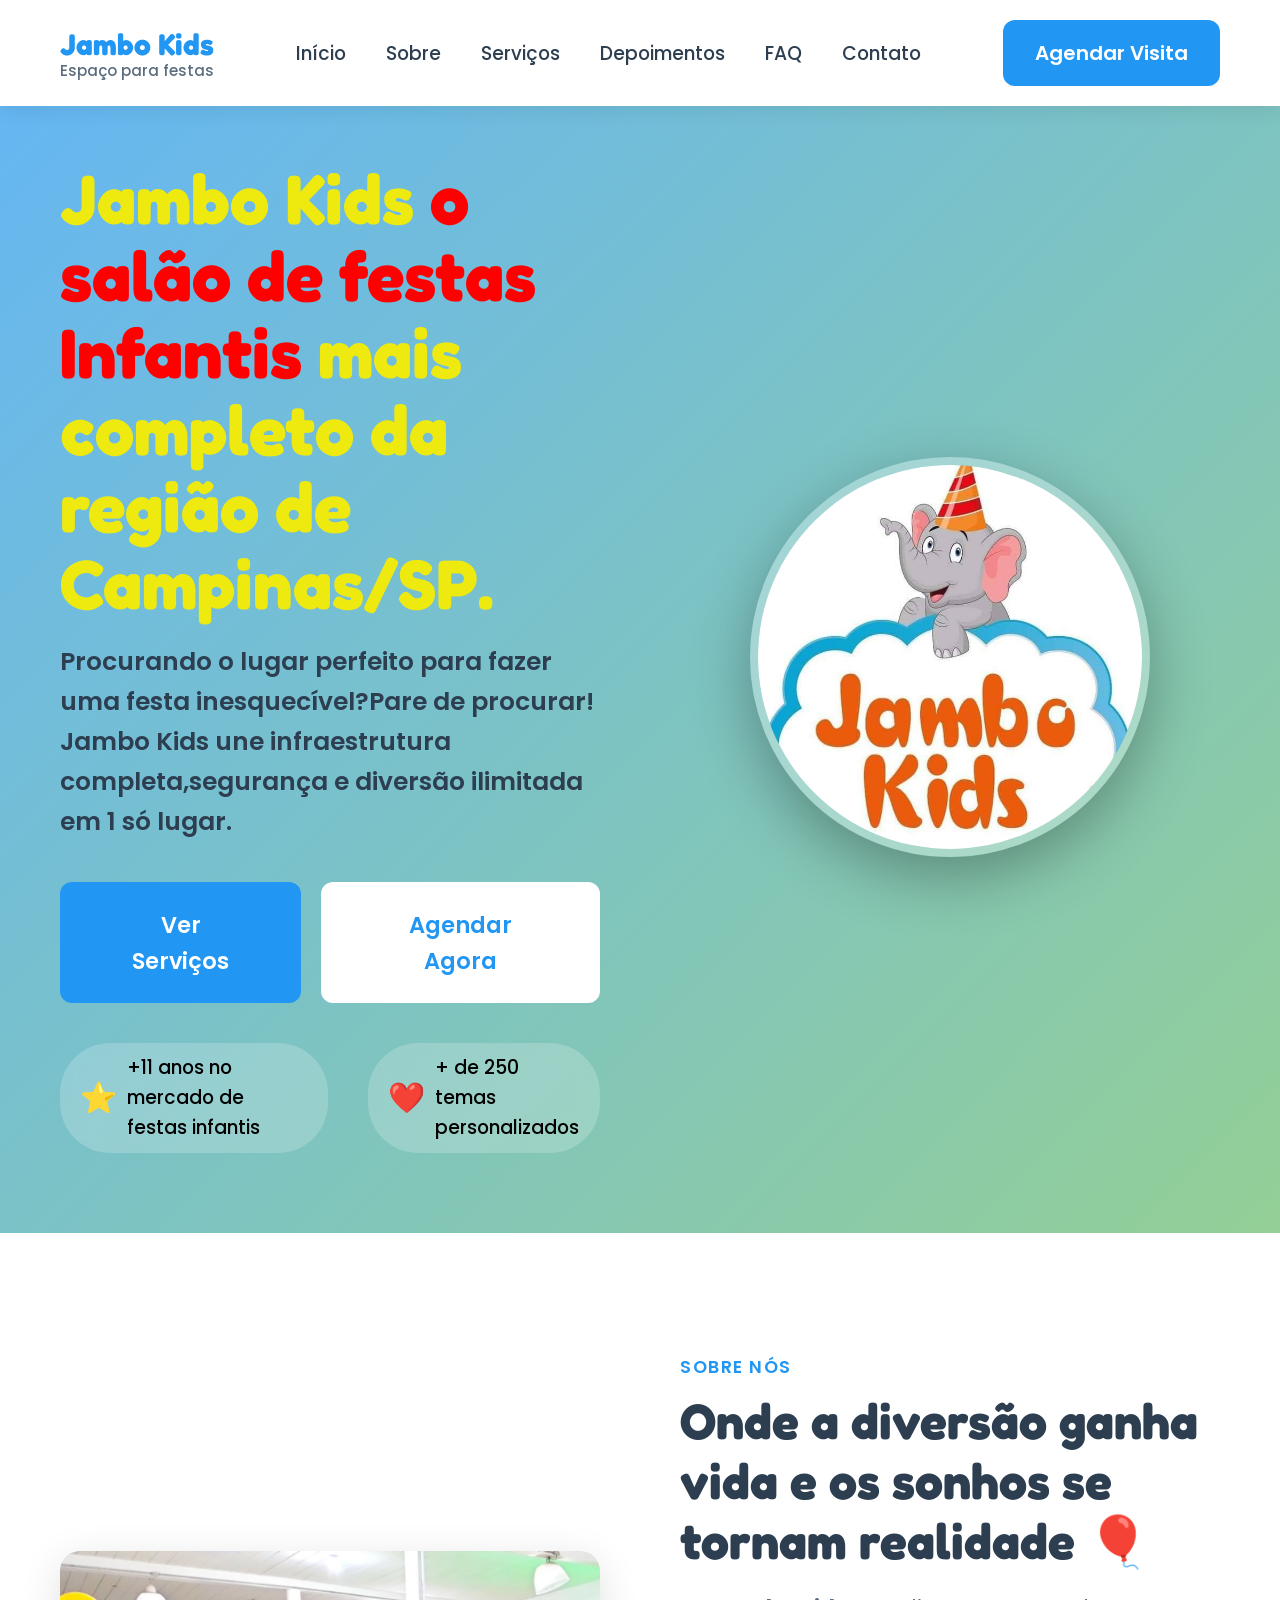
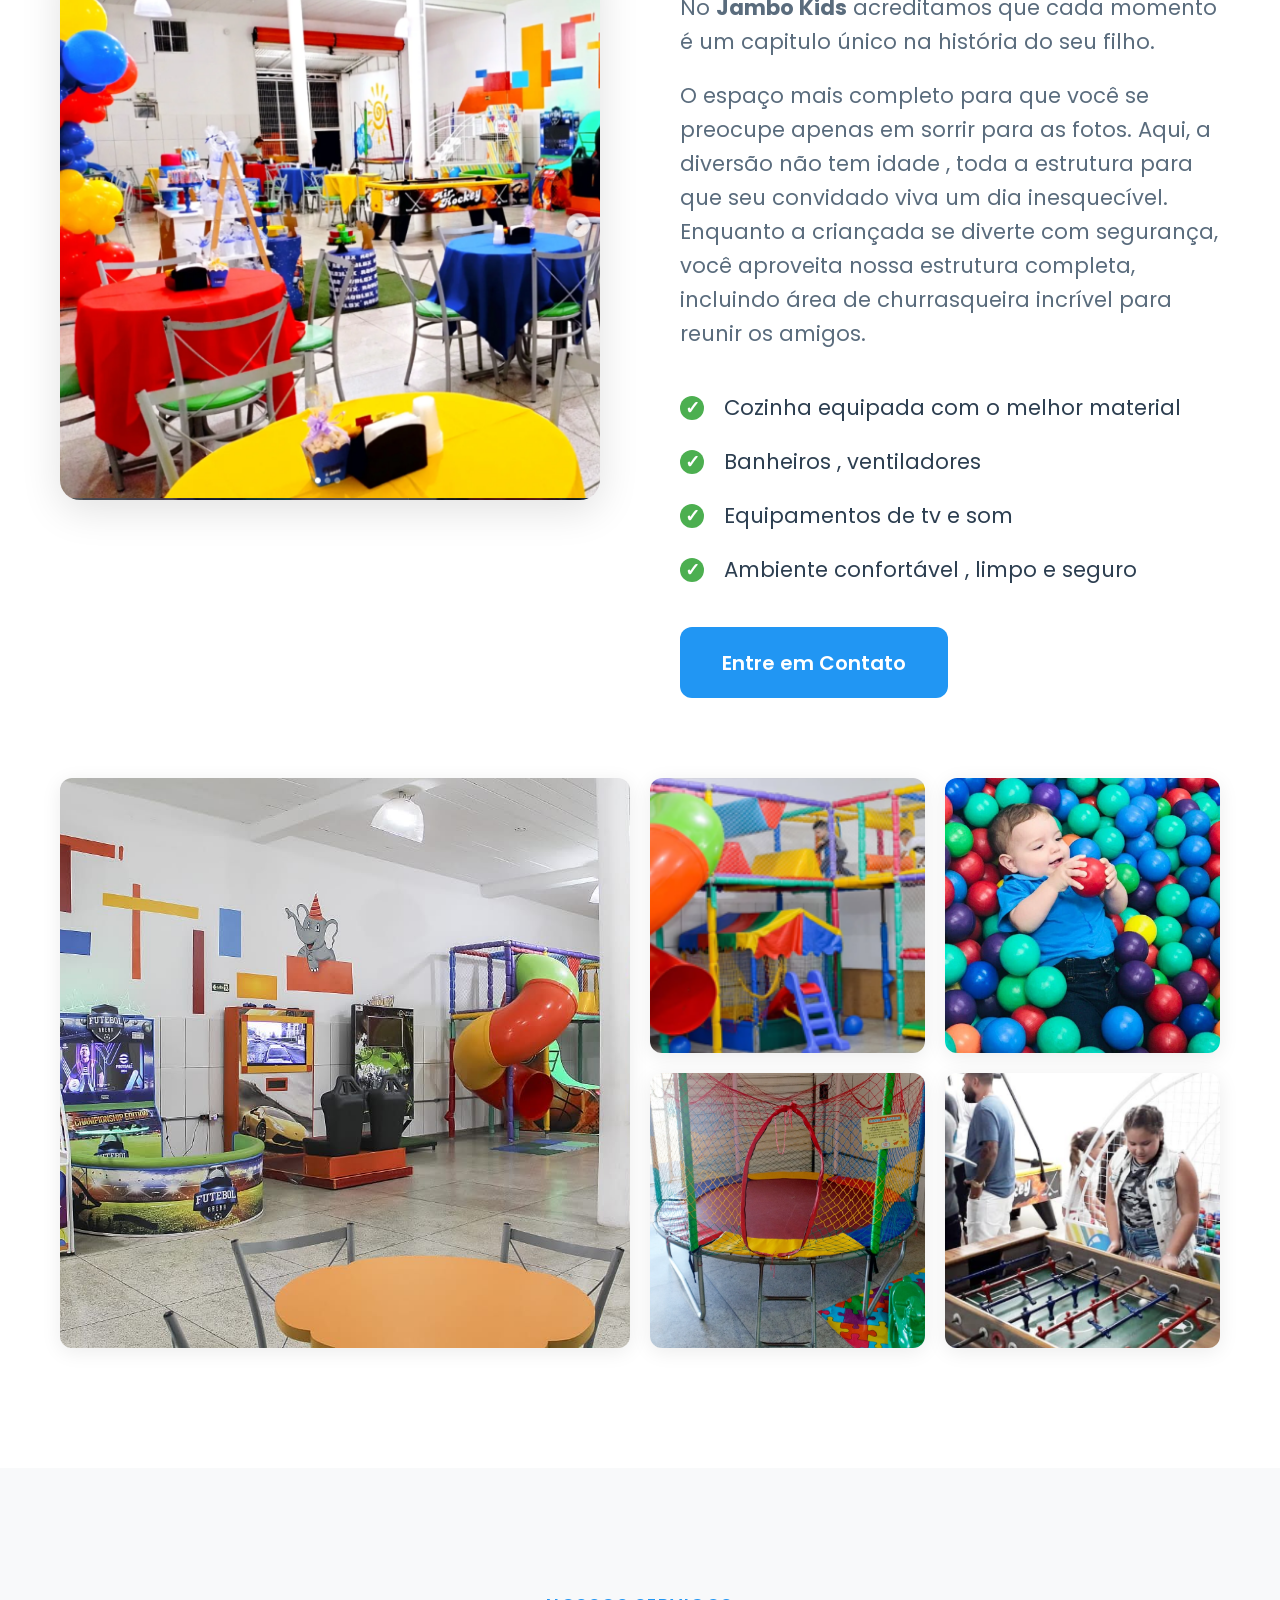
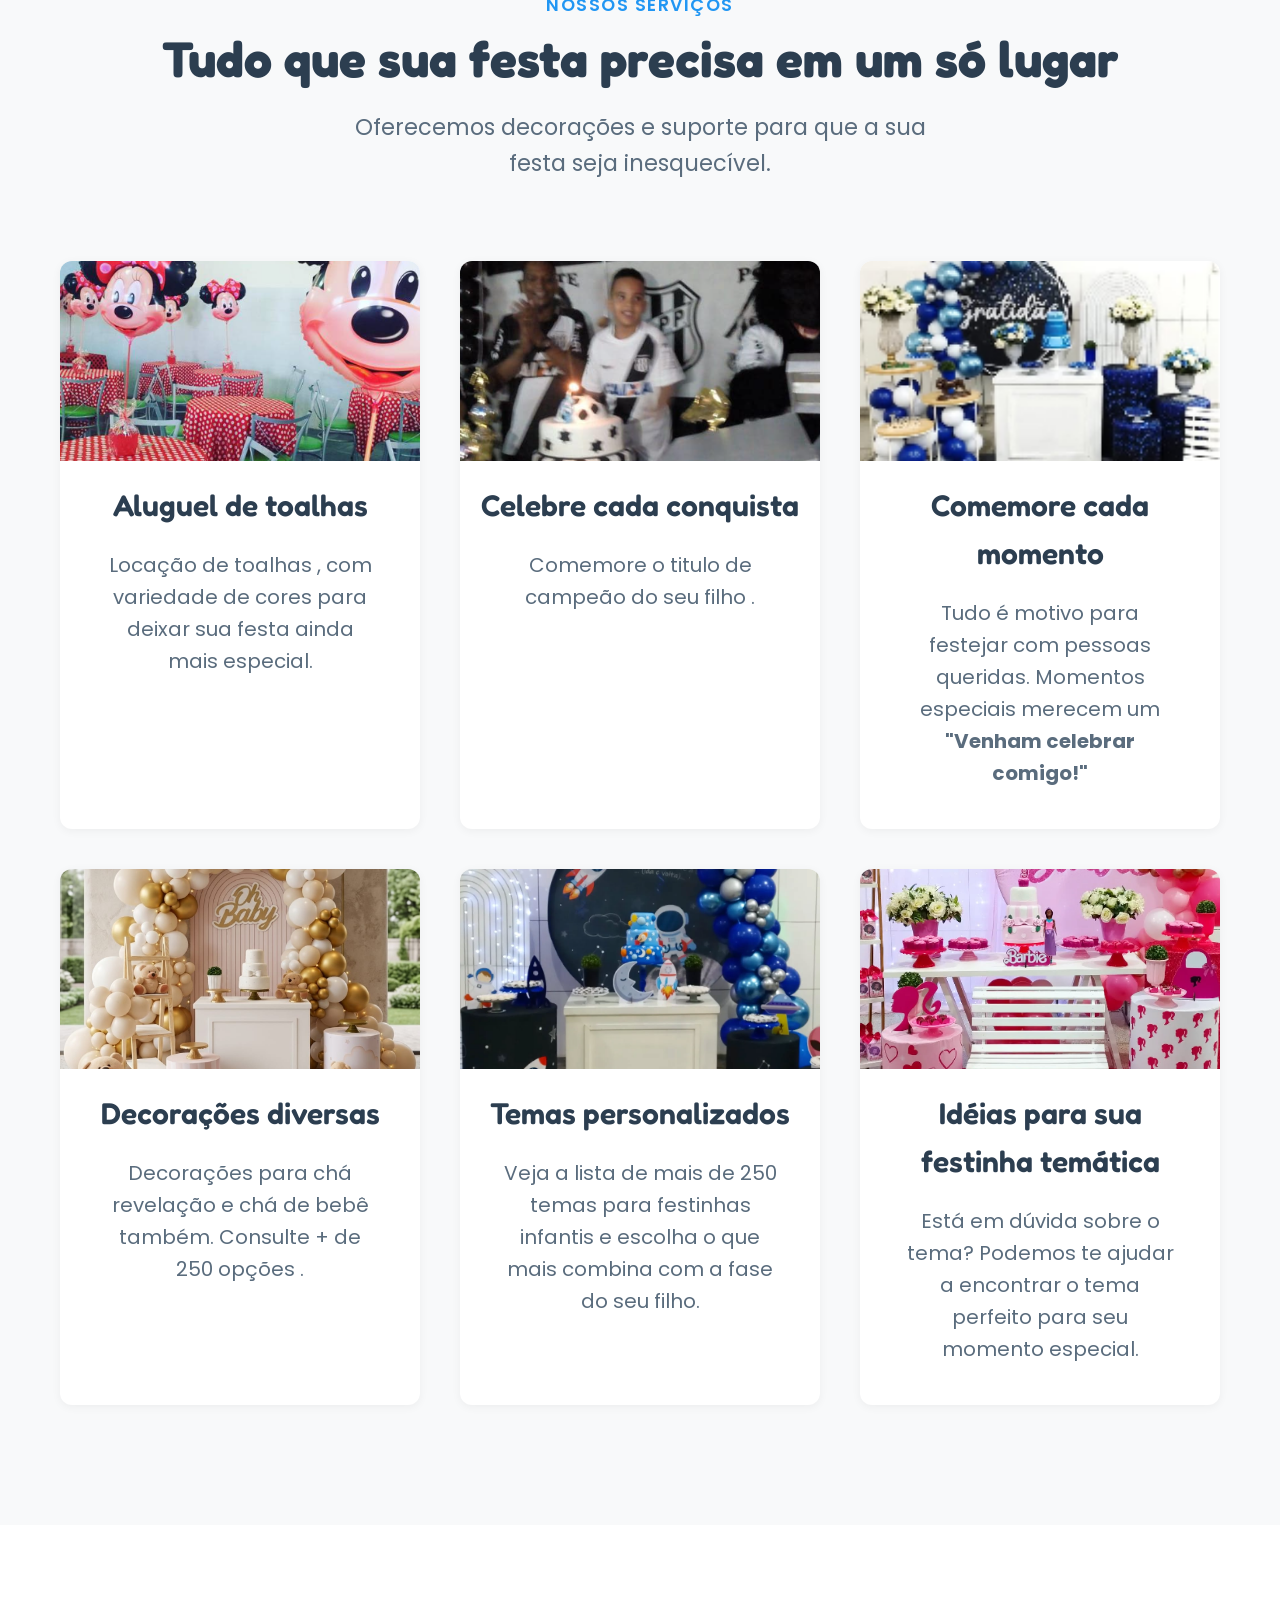
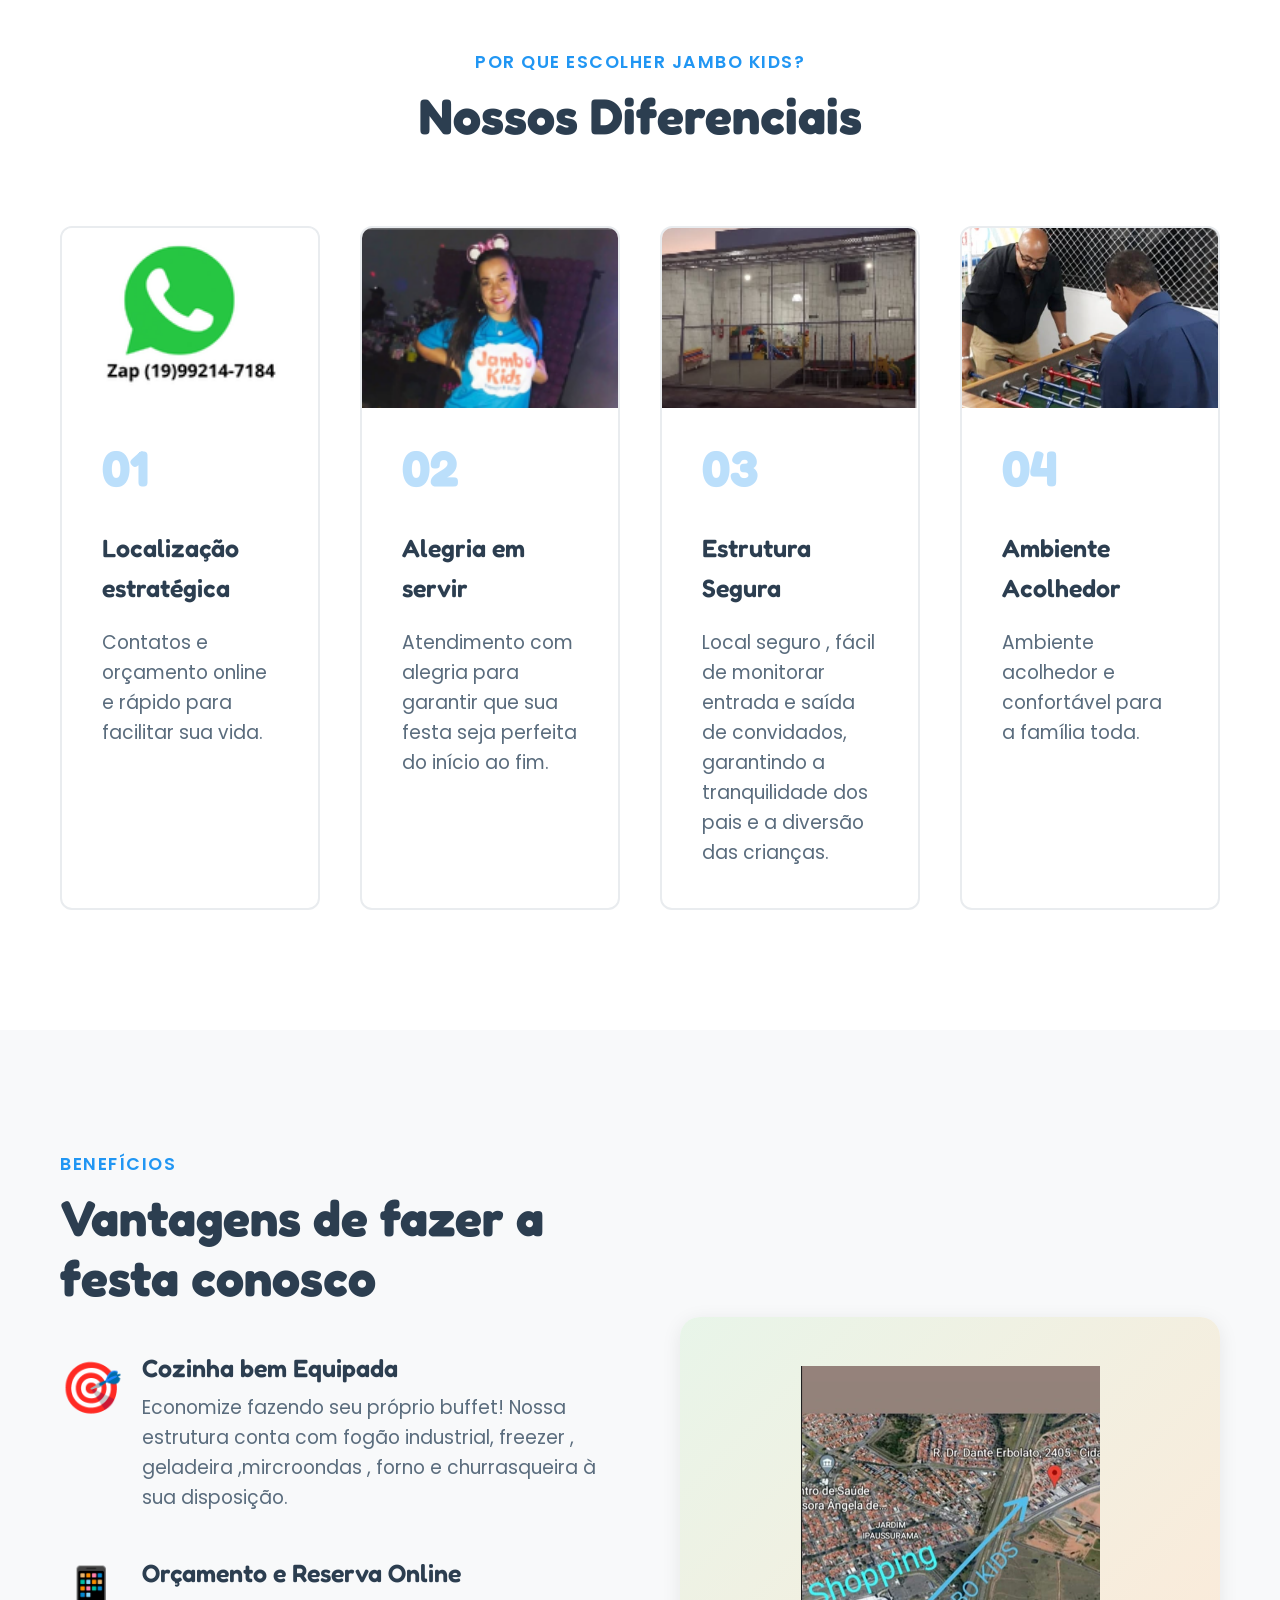
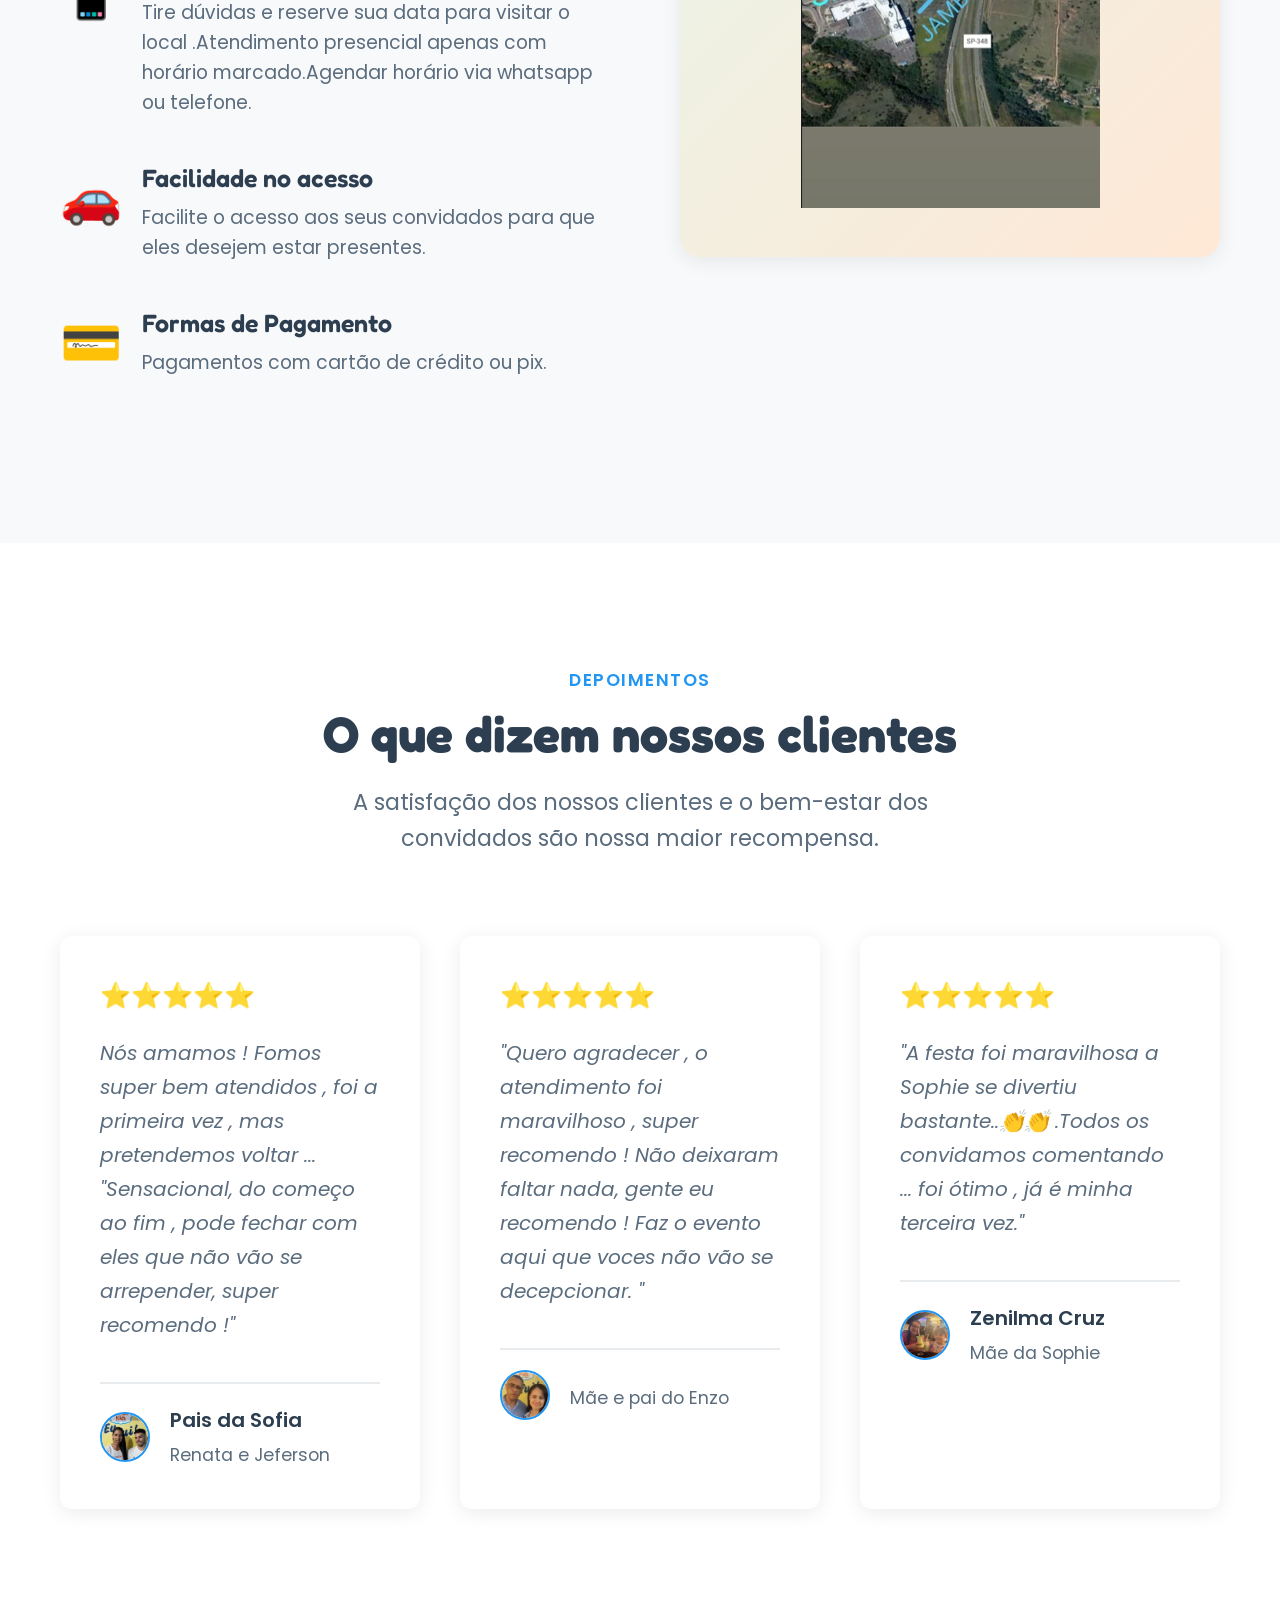
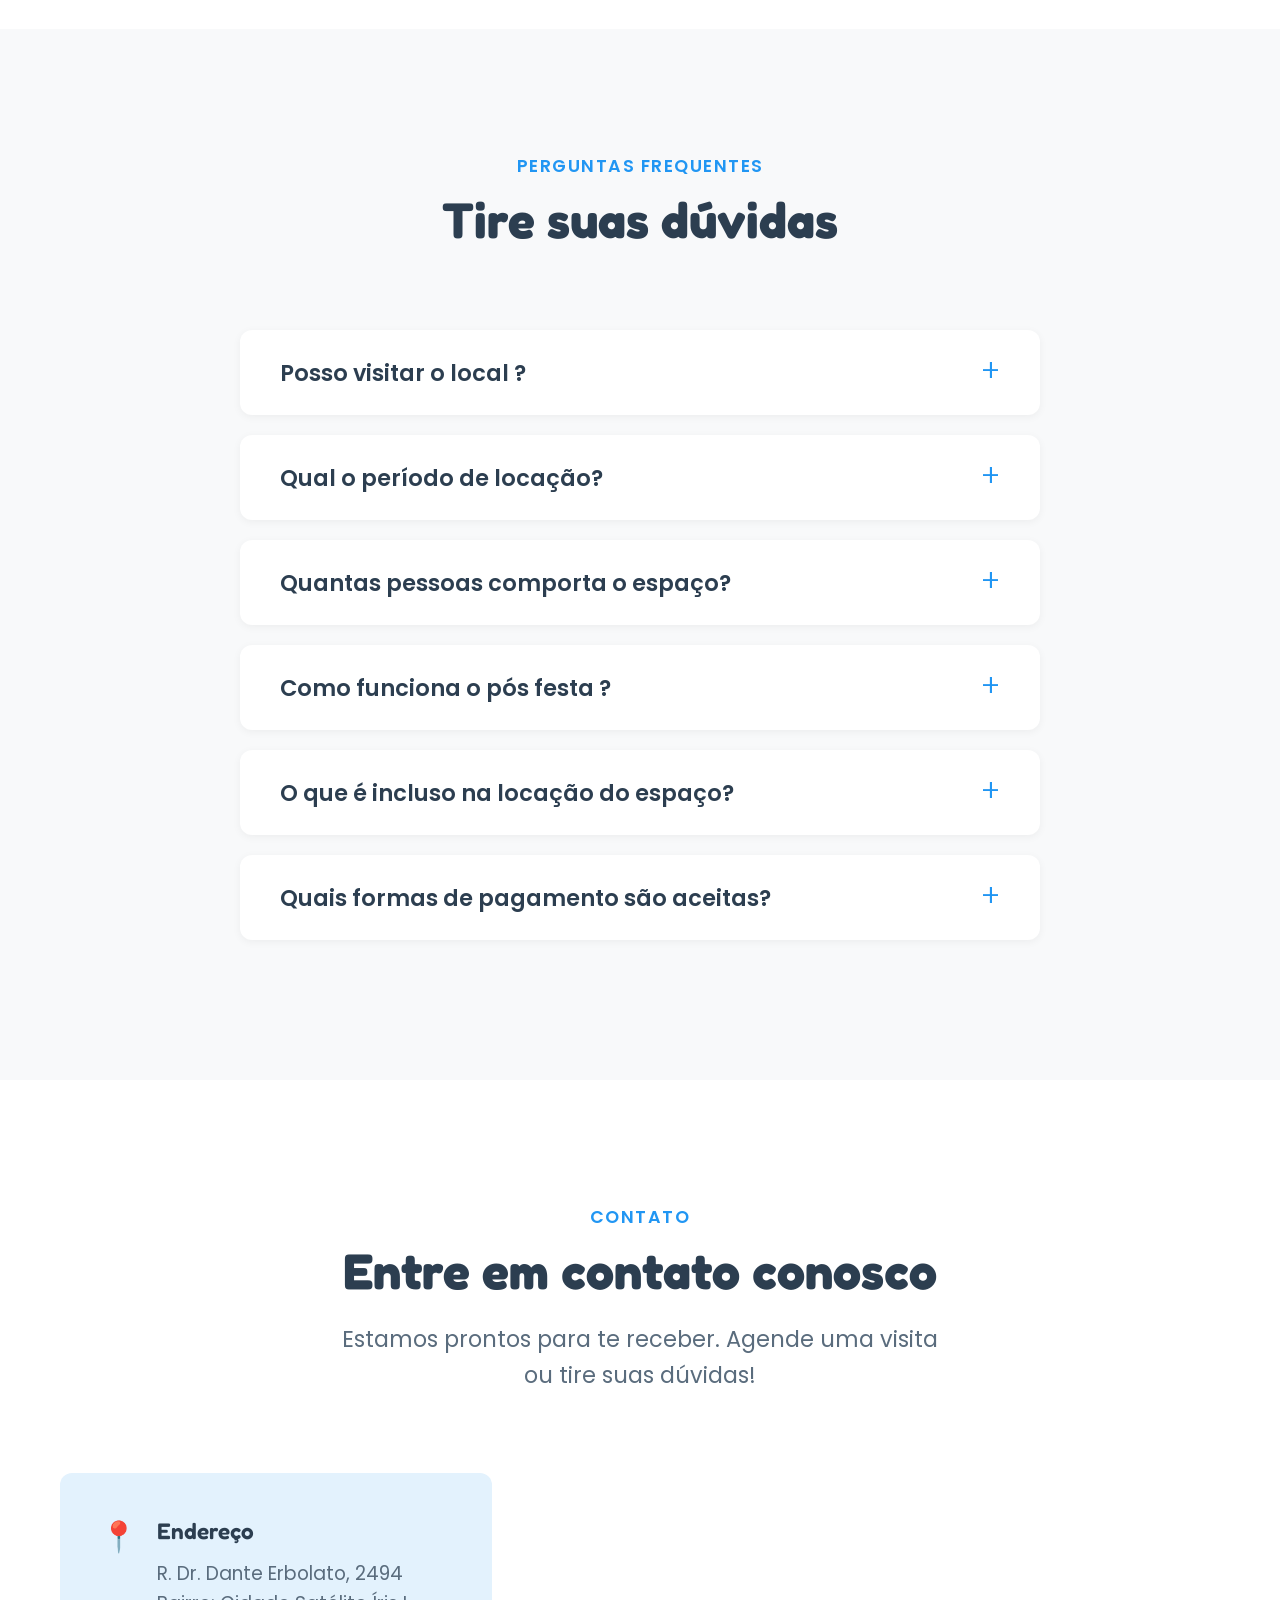
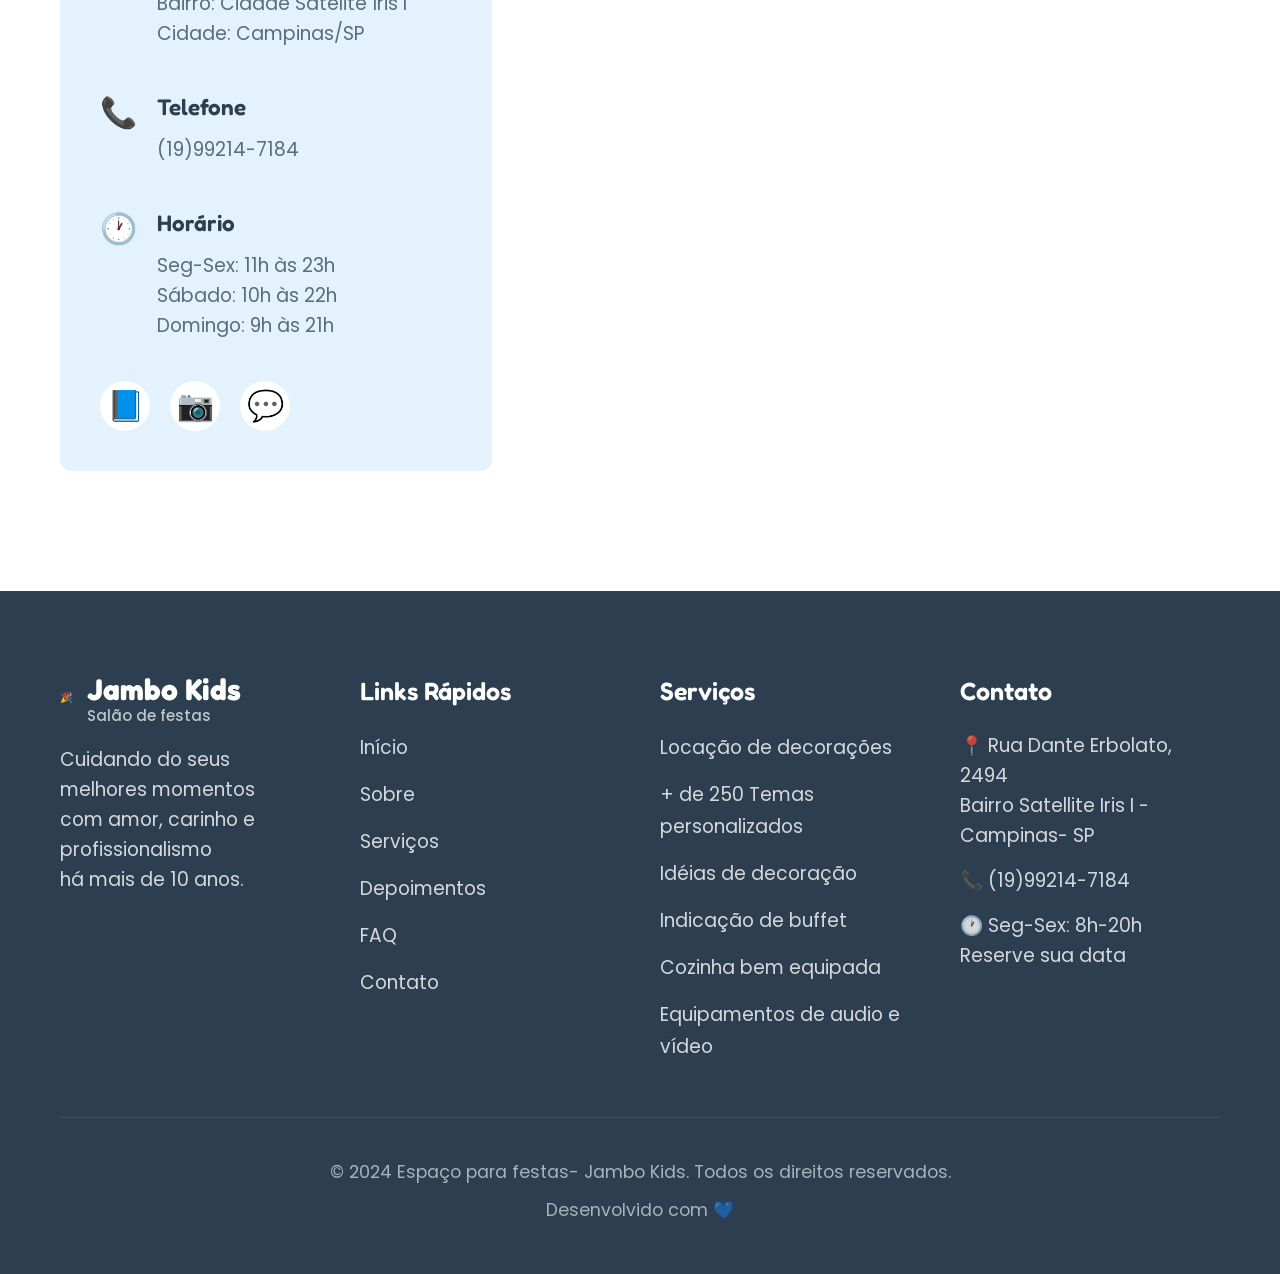
==== projeto-jambo-kids-main/index.html @ bd1df28f "Corrigindo o arquivo do site" ====
<!DOCTYPE html>
<html lang="pt-BR">

<head>
    <meta charset="UTF-8">
    <meta name="viewport" content="width=device-width, initial-scale=1.0">
    <title>Jambo Kids </title>
    <meta name="description"
        content="Espaço para festas.Agende agora!">

    <!-- ========== FAVICON (EDITÁVEL) ========== -->
    <link rel="icon"
        href="data:image/svg+xml,<svg xmlns=%22http://www.w3.org/2000/svg%22 viewBox=%220 0 100 100%22><text y=%22.9em%22 font-size=%2290%22> 🎉</text></svg>">

    <!-- ========== FOLHA DE ESTILOS ========== -->
    <link rel="stylesheet" href="style.css">

    <!-- ========== FONTES GOOGLE (EDITÁVEL) ========== -->
    <link rel="preconnect" href="https://fonts.googleapis.com">
    <link rel="preconnect" href="https://fonts.gstatic.com" crossorigin>
    <link
        href="https://fonts.googleapis.com/css2?family=Poppins:wght@300;400;500;600;700&family=Fredoka:wght@400;500;600;700&display=swap"
        rel="stylesheet">
</head>

<body>
    <header class="header" id="header">
        <div class="container">
            <div class="header-content">

                <!-- ========== LOGO (EDITÁVEL) ========== -->
                <a href="./Assets/ class="logo">
                <span class="logo-icon"></span>
                    <span class="logo-text">
                        <span class="logo-name">Jambo Kids</span>
                        <span class="logo-tagline">Espaço para festas</span>
                    </span>
                </a>

                <!-- ========== MENU DESKTOP (EDITÁVEL) ========== -->
                <nav class="nav" id="nav-menu">
                    <ul class="nav-list">
                        <li><a href="#home" class="nav-link">Início</a></li>
                        <li><a href="#sobre" class="nav-link">Sobre</a></li>
                        <li><a href="#servicos" class="nav-link">Serviços</a></li>
                        <li><a href="#depoimentos" class="nav-link">Depoimentos</a></li>
                        <li><a href="#faq" class="nav-link">FAQ</a></li>
                        <li><a href="https://w.app/inwbsc" class="nav-link">Contato</a></li>
                    </ul>
                </nav>

                <!-- ========== BOTÃO CTA HEADER (EDITÁVEL) ========== -->
                <a href="https://w.app/inwbsc" class="btn btn-primary btn-header">Agendar Visita</a>

                <!-- ========== BOTÃO MENU MOBILE ========== -->
                <button class="menu-toggle" id="menu-toggle" aria-label="Toggle menu">
                    <span></span>
                    <span></span>
                    <span></span>
                </button>
            </div>
        </div>
    </header>

    <!-- ========================================
         SEÇÃO HERO / BANNER PRINCIPAL
         ======================================== -->
    <section class="hero" id="home">
        <!-- ========== BACKGROUND COM OVERLAY (EDITÁVEL) ========== -->
        <div class="hero-background"
            style="background-image: url("<a href='https://pt.pngtree.com/freepng/golden-confetti-balloons-and-ribbons-for-celebration-party-banner-design_21641514.html'>imagem PNG de pt.pngtree.com/</a>");">
        </div>
        <div class="hero-overlay"></div>

        <div class="container">
            <div class="hero-content">

                <!-- ========== TEXTO HERO (EDITÁVEL) ========== -->
                <div class="hero-text">
                    <h1 class="hero-title">Jambo Kids<span class="highlight"> o salão de festas Infantis</span> 
                        mais completo da região de Campinas/SP.
                    </h1>
                    <p class="hero-description">
                    Procurando o lugar perfeito para fazer uma festa inesquecível?Pare de procurar! Jambo Kids
                     une infraestrutura completa,segurança e diversão ilimitada 
                    em 1 só lugar. 
                    </p>

                    <!-- ========== BOTÕES CTA (EDITÁVEL) ========== -->
                    <div class="hero-buttons">
                        <a href="#servicos" class="btn btn-primary btn-large">Ver Serviços</a>
                        <a href="https://w.app/inwbsc" class="btn btn-secondary btn-large">Agendar Agora</a>
                    </div>

                    <!-- ========== BADGES/DESTAQUES (EDITÁVEL) ========== -->
                    <div class="hero-badges">
                        <div class="badge">
                            <span class="badge-icon">⭐</span>
                            <span class="badge-text">+11 anos no mercado de festas infantis</span>
                        </div>
                        <div class="badge">
                            <span class="badge-icon">❤️</span>
                            <span class="badge-text">+ de 250 temas personalizados</span>
                        </div>
                    </div>
                </div>

                <!-- ========== IMAGEM HERO (EDITÁVEL) ========== -->
                <div class="hero-image">
                    <div class="hero-image-container">
                        <img src="./Assets/logo.jpeg"
                            alt="Elefante com chapéu de festa.">
                    </div>
                </div>
            </div>
        </div>
    </section>

    <!-- ========================================
         SEÇÃO SOBRE NÓS
         ======================================== -->
    <section class="sobre" id="sobre">
        <div class="container">
            <div class="sobre-content">

                <!-- ========== IMAGEM SOBRE (EDITÁVEL) ========== -->
                <div class="sobre-image">
                    <img src="./Assets/dentro.PNG"
                        alt="Interior do espaço para festas.">
                </div>

                <!-- ========== TEXTO SOBRE (EDITÁVEL) ========== -->
                <div class="sobre-text">
                    <span class="section-label">Sobre Nós</span>
                    <h2 class="section-title">Onde a diversão ganha vida e os sonhos se tornam realidade 🎈 </h2>
                    <p class="sobre-description">
                      No <strong> Jambo Kids</strong> acreditamos que cada momento é um capitulo único na
                       história do seu filho. 
                     
                    </p>
                    <p class="sobre-description">
                        O espaço mais completo para que você se preocupe apenas em sorrir para as fotos.
                        Aqui, a diversão não tem idade , toda a estrutura para que seu convidado viva um 
                        dia inesquecível. Enquanto a criançada se 
                        diverte com segurança, você aproveita nossa estrutura completa, incluindo área 
                        de churrasqueira incrível para reunir os amigos.
                    </p>

                    <!-- ========== LISTA DE DIFERENCIAIS (EDITÁVEL) ========== -->
                    <ul class="sobre-list">
                        <li>
                            <span class="list-icon">✓</span>
                            <span>Cozinha equipada com o melhor material</span>
                        </li>
                        <li>
                            <span class="list-icon">✓</span>
                            <span>Banheiros , ventiladores</span>
                        </li>
                        <li>
                            <span class="list-icon">✓</span>
                            <span>Equipamentos de tv e som</span>
                        </li>
                        <li>
                            <span class="list-icon">✓</span>
                            <span>Ambiente confortável , limpo e seguro</span>
                        </li>
                    </ul>

                    <a href="https://w.app/inwbsc" class="btn btn-primary">Entre em Contato</a>
                </div>
            </div>

            <!-- ========== GALERIA DE FOTOS (EDITÁVEL) ========== -->
            <div class="galeria">
                <div class="galeria-item galeria-item-large">
                    <img src="./Assets/todosBrinq.jfif"
                        alt="Todos brinquedos do espaço para festas.">
                </div>
                <div class="galeria-item">
                    <img src="./Assets/tobogan.png"
                        alt="Tobogan com piscina de bolinhas.">
                </div>
                <div class="galeria-item">
                    <img src="./Assets/piscina.PNG"
                        alt="Piscina de bolinhas.">
                </div>
                <div class="galeria-item">
                    <img src="./Assets/pula.PNG" alt="Foto de brinquedo Pula Pula.">
                </div>
                <div class="galeria-item">
                    <img src="./Assets/futebolMesa.PNG"
                        alt="Pais jogando futebol de mesa">
                </div>
            </div>
        </div>
    </section>

    <!-- ========================================
         SEÇÃO SERVIÇOS
         ======================================== -->
    <section class="servicos" id="servicos">
        <div class="container">

            <!-- ========== TÍTULO DA SEÇÃO (EDITÁVEL) ========== -->
            <div class="section-header">
                <span class="section-label">Nossos Serviços</span>
                <h2 class="section-title">Tudo que sua festa precisa em um só lugar</h2>
                <p class="section-description">
                    Oferecemos decorações e suporte para que a sua festa seja inesquecível.
                </p>
            </div>

            <!-- ========== GRID DE SERVIÇOS (EDITÁVEL) ========== -->
            <div class="servicos-grid">

                <!-- Serviço 1 -->
                <div class="servico-card">
                    <div class="servico-image">
                        <img src="./Assets/toalhas.png"
                            alt="Alugamos toalhas para festas.">
                    </div>
                    <div class="servico-icon"></div>
                    <h3 class="servico-title">Aluguel de toalhas</h3>
                    <p class="servico-description">
                        Locação de toalhas , com variedade de cores  para deixar sua
                         festa ainda mais especial.
                    </p>
                </div>

                <!-- Serviço 2 -->
                <div class="servico-card">
                    <div class="servico-image">
                        <img src="./Assets/time.png"
                            alt="Comemore o titulo de campeão do seu filho.">
                    </div>
                    <div class="servico-icon"></div>
                    <h3 class="servico-title">Celebre cada conquista</h3>
                    <p class="servico-description">
                        Comemore o titulo de campeão do seu filho .
                    </p>
                </div>

                <!-- Serviço 3 -->
                <div class="servico-card">
                    <div class="servico-image">
                        <img src="./Assets/gratidao.png"
                            alt="Demonstre sua gratidão por alguem que é importante na sua vida.">
                    </div>
                    <div class="servico-icon"></div>
                    <h3 class="servico-title">Comemore cada momento</h3>
                    <p class="servico-description">
                         Tudo é motivo para festejar com pessoas queridas. Momentos especiais merecem
                         um <strong>"Venham celebrar comigo!"</strong> 
                    </p>
                </div>

                <!-- Serviço 4 -->
                <div class="servico-card">
                    <div class="servico-image">
                        <img src="./Assets/pegMonteAluguel.jpeg" alt="Foto decoração Pegue e Monte">
                    </div>
                    <div class="servico-icon"></div>
                    <h3 class="servico-title">Decorações diversas</h3>
                    <p class="servico-description">
                        Decorações para chá revelação e chá de bebê também. Consulte + de 250 opções .
                    </p>
                </div>

                <!-- Serviço 5 -->
                <div class="servico-card">
                    <div class="servico-image">
                        <img src="./Assets/astro.png" alt="Tema Astronauta">
                    </div>
                    <div class="servico-icon"></div>
                    <h3 class="servico-title">Temas personalizados</h3>
                    <p class="servico-description">
                        Veja a lista de mais de 250 temas para festinhas infantis e escolha o que mais combina 
                        com a fase  do seu filho.
                    </p>
                </div>

                <!-- Serviço 6 -->
                <div class="servico-card">
                    <div class="servico-image">
                        <img src="./Assets/barbie.png"
                            alt="Adestramento">
                    </div>
                    <div class="servico-icon"></div>
                    <h3 class="servico-title">Idéias para sua festinha temática</h3>
                    <p class="servico-description">
                        Está em dúvida sobre o tema? Podemos te ajudar a encontrar o tema 
                        perfeito para seu momento especial.</p>
                </div>
            </div>
        </div>
    </section>

 <!-- ========================================
         SEÇÃO DESTAQUES / DIFERENCIAIS
         ======================================== -->
    <section class="destaques">
        <div class="container">

            <!-- ========== TÍTULO DA SEÇÃO (EDITÁVEL) ========== -->
            <div class="section-header">
                <span class="section-label">Por Que Escolher Jambo Kids?</span>
                <h2 class="section-title">Nossos Diferenciais</h2>
            </div>

            <!-- ========== GRID DE DESTAQUES (EDITÁVEL) ========== -->
            <div class="destaques-grid">

                <div class="destaque-card">
                    <div class="destaque-image">
             <img src="./Assets/2.png"  
                            alt="Zap (19)99214-7184">
                    </div>
                    <div class="destaque-number">01</div>
                    <h3 class="destaque-title">Localização estratégica</h3>
                    <p class="destaque-description">
                        Contatos e orçamento online e rápido  para facilitar sua vida.
                    </p>
                </div>

                <div class="destaque-card">
                    <div class="destaque-image">
                        <img src="./Assets/jessica.png" 
                            alt="Atendimento">
                    </div>
                    <div class="destaque-number">02</div>
                    <h3 class="destaque-title">Alegria em servir</h3>
                    <p class="destaque-description">
                        Atendimento com alegria para garantir que sua festa seja perfeita do início ao fim.
                    </p>
                </div>

                <div class="destaque-card">
                    <div class="destaque-image">
                        <img src="./Assets/fora.png"
                            alt="Segurança ">
                    </div>
                    <div class="destaque-number">03</div>
                    <h3 class="destaque-title">Estrutura Segura</h3>
                    <p class="destaque-description">
                        Local seguro , fácil de monitorar entrada e saída de convidados, garantindo a tranquilidade dos pais 
                        e a diversão das crianças.
                    </p>
                </div>

                <div class="destaque-card">
                    <div class="destaque-image">
                        <img src="./Assets/futePapai.PNG"
                            alt="Ambiente">
                    </div>
                    <div class="destaque-number">04</div>
                    <h3 class="destaque-title">Ambiente Acolhedor </h3>
                    <p class="destaque-description">
                        Ambiente acolhedor e confortável para a família toda.
                    </p>
                </div>
            </div>
        </div>
    </section>

    <!-- ========================================
         SEÇÃO BENEFÍCIOS
         ======================================== -->
    <section class="beneficios">
        <div class="container">
            <div class="beneficios-content">

                <!-- ========== TEXTO BENEFÍCIOS (EDITÁVEL) ========== -->
                <div class="beneficios-text">
                    <span class="section-label">Benefícios</span>
                    <h2 class="section-title">Vantagens de fazer a festa conosco</h2>

                    <div class="beneficios-list">
                        <div class="beneficio-item">
                            <div class="beneficio-icon">🎯</div>
                            <div class="beneficio-text">
                                <h3>Cozinha bem Equipada</h3>
                                <p>Economize fazendo seu próprio buffet! Nossa estrutura conta com fogão
                                     industrial, freezer , geladeira ,mircroondas , forno e churrasqueira 
                                     à sua disposição.</p>
                            </div>
                        </div>

                        <div class="beneficio-item">
                            <div class="beneficio-icon">📱</div>
                            <div class="beneficio-text">
                                <h3>Orçamento e Reserva Online</h3>
                                <p>Tire dúvidas e reserve sua data para visitar o local .Atendimento presencial
                                    apenas com horário marcado.Agendar horário via whatsapp ou telefone.
                                </p>
                            </div>
                        </div>

                        <div class="beneficio-item">
                            <div class="beneficio-icon">🚗</div>
                            <div class="beneficio-text">
                                <h3>Facilidade no acesso</h3>
                                <p>Facilite o acesso aos seus convidados para que eles desejem estar presentes.</p>
                            </div>
                        </div>

                        <div class="beneficio-item">
                            <div class="beneficio-icon">💳</div>
                            <div class="beneficio-text">
                                <h3>Formas de Pagamento</h3>
                                <p>Pagamentos com cartão de crédito ou pix.</p>
                            </div>
                        </div>
                    </div>
                </div>



                <!-- ========== IMAGEM BENEFÍCIOS (EDITÁVEL) ========== -->
                <div class="beneficios-image">
                    <div class="beneficios-image-placeholder">
                        <span class="beneficios-emoji"><img src="./Assets/endere.png" alt="mapa"></span>
                    </div>
                </div>
            </div>
        </div>
    </section>

    <!-- ========================================
         SEÇÃO DEPOIMENTOS
         ======================================== -->
    <section class="depoimentos" id="depoimentos">
        <div class="container">
            <!-- ========== TÍTULO DA SEÇÃO (EDITÁVEL) ========== -->
            <div class="section-header">
                <span class="section-label">Depoimentos</span>
                <h2 class="section-title">O que dizem nossos clientes</h2>
                <p class="section-description">
                    A satisfação dos nossos clientes e o bem-estar dos convidados são nossa maior recompensa.
                </p>
            </div>

            <!-- ========== GRID DE DEPOIMENTOS (EDITÁVEL) ========== -->
            <div class="depoimentos-grid">

                <!-- Depoimento 1 -->
                <div class="depoimento-card">
                    <div class="depoimento-rating">⭐⭐⭐⭐⭐</div>
                    <p class="depoimento-text">Nós amamos ! Fomos super bem atendidos , foi a primeira vez , mas pretendemos voltar ...
"Sensacional, do começo ao fim , pode fechar com eles que não vão se arrepender, super recomendo !"
                    </p>
                    <div class="depoimento-author">
                        <div class="author-avatar">
                            <img src="./Assets/sophie.PNG"
                                alt="Pais da Sofia">
                        </div>
                        <div class="author-info">
                            <h4 class="author-name">Pais da Sofia</h4>
                            <p class="author-pet">Renata e Jeferson</p>
                        </div>
                    </div>
                </div>

                <!-- Depoimento 2 -->
                <div class="depoimento-card">
                    <div class="depoimento-rating">⭐⭐⭐⭐⭐</div>
                    <p class="depoimento-text">
                        "Quero  agradecer , o atendimento foi maravilhoso , super recomendo ! 
                        Não deixaram faltar nada, gente eu recomendo ! Faz o evento aqui que voces não vão se decepcionar. "
                    </p>
                    <div class="depoimento-author">
                        <div class="author-avatar">
                            <img src="./Assets/enzo.PNG"
                                alt="Carlos Oliveira">
                        </div>
                        <div class="author-info">
                            <h4 class="author-name"></h4>
                            <p class="author-pet">Mãe e pai do Enzo</p>
                        </div>
                    </div>
                </div>

                <!-- Depoimento 3 -->
                <div class="depoimento-card">
                    <div class="depoimento-rating">⭐⭐⭐⭐⭐</div>
                    <p class="depoimento-text">
                        "A festa foi maravilhosa a Sophie se divertiu bastante..👏👏 .Todos os convidamos comentando ... foi ótimo , já é minha terceira vez."
                    </p>
                    <div class="depoimento-author">
                        <div class="author-avatar">
                            <img src="./Assets/zenilma.PNG"
                                alt="Zenilma ">
                        </div>
                        <div class="author-info">
                            <h4 class="author-name">Zenilma Cruz</h4>
                            <p class="author-pet">Mãe da Sophie</p>
                        </div>
                    </div>
                </div>
            </div>
        </div>
    </section>

    <!-- ========================================
         SEÇÃO FAQ (PERGUNTAS FREQUENTES)
         ======================================== -->
    <section class="faq" id="faq">
        <div class="container">

            <!-- ========== TÍTULO DA SEÇÃO (EDITÁVEL) ========== -->
            <div class="section-header">
                <span class="section-label">Perguntas Frequentes</span>
                <h2 class="section-title">Tire suas dúvidas</h2>
            </div>

            <!-- ========== LISTA FAQ ACORDEÃO (EDITÁVEL) ========== -->
            <div class="faq-list">

                <!-- FAQ Item 1 -->
                <div class="faq-item">
                    <button class="faq-question">
                        <span>Posso visitar o local ?</span>
                        <span class="faq-icon">+</span>
                    </button>
                    <div class="faq-answer">
                        <p>Atendimento presencial para visitar o local , apenas com agendamento prévio.  
                            Agende seu horário via WhatsApp ou telefone.
                            
                        </p>
                    </div>
                </div>

                <!-- FAQ Item 2 -->
                <div class="faq-item">
                    <button class="faq-question">
                        <span>Qual o período de locação?</span>
                        <span class="faq-icon">+</span>
                    </button>
                    <div class="faq-answer">
                        <p>12 horas.
                            Horários de locação: de segunda a sexta das 11h às 23h,
                             sábados das 10h às 22h e domingos das 9h às 21h.
                        </p>
                    </div>
                </div>

                <!-- FAQ Item 3 -->
                <div class="faq-item">
                    <button class="faq-question">
                        <span>Quantas pessoas comporta o espaço?</span>
                        <span class="faq-icon">+</span>
                    </button>
                    <div class="faq-answer">
                        <p>Até 100 convidados, contando com as crianças.</p>
                    </div>
                </div>

                <!-- FAQ Item 4 -->
                <div class="faq-item">
                    <button class="faq-question">
                        <span>Como funciona o pós festa ?</span>
                        <span class="faq-icon">+</span>
                    </button>
                    <div class="faq-answer">
                        <p>Não se preocupe com a limpeza pós festa, queremos que se divirtam ao máximo , 
                            deixe com a gente , cuidamos disso pra você.</p>
                    </div>
                </div>

                <!-- FAQ Item 5 -->
                <div class="faq-item">
                    <button class="faq-question">
                        <span>O que é incluso na locação do espaço?</span>
                        <span class="faq-icon">+</span>
                    </button>
                    <div class="faq-answer">
                         <p>✅ 25 jogos de mesas com 100 cadeiras<br>
                            ✅ 12 Brinquedos: Kid play, Basquete, Casinha de bolinhas, Kinect-Xbox, Play Station 4, Xbox one, Tombo legal, Área baby, Cama elástica, Peembolim, Mesa de bilhar, Air hockey. <br>
                            ✅ Churrasqueira <br>
                            ✅ Cozinha equipada com gás, forno, fogão, freezer, geladeira e microondas.<br>
                            ✅ Banheiros com papel higiênico, sabonete e papel toalha.<br>
                            ✅ Trocador de fraldas e poltrona para amamentação.<br>
                            ✅ Climatizador de ar e ventiladores.<br>
                            ✅ Som ambiente (entrada cabo P2 ou pen drive) não tem bluetooth.<br> 
                            ✅ Bebedouro.<br>
                            ✅ Wi-fi . </p>
                    </div>
                </div>

                <!-- FAQ Item 6 -->
                <div class="faq-item">
                    <button class="faq-question">
                        <span>Quais formas de pagamento são aceitas?</span>
                        <span class="faq-icon">+</span>
                    </button>
                    <div class="faq-answer">
                        <p>Aceitamos dinheiro, PIX, cartões de débito e crédito .</p>
                    </div>
                </div>
            </div>
        </div>
    </section>

    <!-- ========================================
         SEÇÃO CONTATO
         ======================================== -->
    <section class="contato" id="contato">
        <div class="container">

            <!-- ========== TÍTULO DA SEÇÃO (EDITÁVEL) ========== -->
            <div class="section-header">
                <span class="section-label">Contato</span>
                <h2 class="section-title">Entre em contato conosco</h2>
                <p class="section-description">
                    Estamos prontos para te receber. Agende uma visita ou tire suas dúvidas!
                </p>
            </div>

            <div class="contato-content">

                <!-- ========== INFORMAÇÕES DE CONTATO (EDITÁVEL) ========== -->
                <div class="contato-info">

                    <div class="info-item">
                        <div class="info-icon">📍</div>
                        <div class="info-text">
                            <h3>Endereço</h3>
                            <p>R. Dr. Dante Erbolato, 2494<br>Bairro: Cidade Satélite Íris I<br>Cidade: Campinas/SP</p>
                        </div>
                    </div>

                    <div class="info-item">
                        <div class="info-icon">📞</div>
                        <div class="info-text">
                            <h3>Telefone</h3>
                            <p>(19)99214-7184 </p>
                        </div>
                    </div>

                  <!-- <div class="info-item">
                        <div class="info-icon"></div>
                        <div class="info-text">
                          <!--  <h3>E-mail</h3>
                            <p>contato@jambokids.com.br<br> 
                        </div>
                    </div>-->

                    <div class="info-item">
                        <div class="info-icon">🕐</div>
                        <div class="info-text">
                            <h3>Horário</h3>
                            <p>Seg-Sex: 11h às 23h<br>Sábado: 10h às 22h<br>Domingo: 9h às 21h<br>
                        </div>
                    </div>

                    <!-- ========== REDES SOCIAIS (EDITÁVEL) ========== -->
                    <div class="social-links">
                        <a href="https://www.facebook.com/jambokidsbuffetinfantil?locale=pt_BR" class="social-link" aria-label="Facebook">📘</a>
                        
                        <a href="https://www.instagram.com/salaodefestasjambokids/" class="social-link" aria-label="Instagram">📷</a>
                     
                        <a href="https://w.app/inwbsc" class="social-link" aria-label="WhatsApp">💬</a>
                
                    </div>
                </div>

            </div>
        </div>
    </section>

    <!-- ========================================
         FOOTER / RODAPÉ
         ======================================== -->
    <footer class="footer">
        <div class="container">
            <div class="footer-content">

                <!-- ========== COLUNA 1: SOBRE (EDITÁVEL) ========== -->
                <div class="footer-col">
                    <div class="footer-logo">
                        <span class="logo-icon">🎉</span>
                        <span class="logo-text">
                            <span class="logo-name">Jambo Kids</span>
                            <span class="logo-tagline">Salão de festas</span>
                        </span>
                    </div>
                    <p class="footer-description">
                        Cuidando do seus <br>
                        melhores momentos <br>
                        com amor, carinho e<br>
                         profissionalismo <br>
                         há mais de 10 anos.
                    </p>
                </div>

                <!-- ========== COLUNA 2: LINKS RÁPIDOS (EDITÁVEL) ========== -->
                <div class="footer-col">
                    <h3 class="footer-title">Links Rápidos</h3>
                    <ul class="footer-links">
                        <li><a href="#home">Início</a></li>
                        <li><a href="#sobre">Sobre</a></li>
                        <li><a href="#servicos">Serviços</a></li>
                        <li><a href="#depoimentos">Depoimentos</a></li>
                        <li><a href="#faq">FAQ</a></li>
                        <li><a href="#contato">Contato</a></li>
                    </ul>
                </div>

                <!-- ========== COLUNA 3: SERVIÇOS (EDITÁVEL) ========== -->
                <div class="footer-col">
                    <h3 class="footer-title">Serviços</h3>
                    <ul class="footer-links">
                        <li><a href="#servicos">Locação de decorações</a></li>
                        <li><a href="#servicos">+ de 250 Temas personalizados</a></li>
                        <li><a href="#servicos">Idéias de decoração</a></li>
                        <li><a href="#servicos">Indicação de buffet</a></li>
                        <li><a href="#servicos">Cozinha bem equipada</a></li>
                        <li><a href="#servicos">Equipamentos de audio e vídeo</a></li>
                    </ul>
                </div>

                <!-- ========== COLUNA 4: CONTATO (EDITÁVEL) ========== -->
                <div class="footer-col">
                    <h3 class="footer-title">Contato</h3>
                    <ul class="footer-contact">
                        <li>📍 Rua Dante Erbolato, 2494<br>Bairro Satellite Iris I -Campinas- SP</li>
                        <li>📞 (19)99214-7184</li>
                        <li>🕐 Seg-Sex: 8h-20h<br>Reserve sua data</li>
                    </ul>
                </div>
            </div>

            <!-- ========== LINHA DE COPYRIGHT (EDITÁVEL) ========== -->
            <div class="footer-bottom">
                <p>&copy; 2024 Espaço para festas- Jambo Kids. Todos os direitos reservados.</p>
                <p>Desenvolvido com 💙 </p>
            </div>
        </div>
    </footer>

    <!--<iframe src="https://app.gptmaker.ai/widget/3EB1EF96AD98C38C824B36EC3DEDCDF8/iframe" width="100%"
        style="height: 100%; min-height: 700px" allow="microphone;" frameborder="0">
    </iframe>

    <!-- ========== ARQUIVO JAVASCRIPT ========== -->
<script src="javascript.js"></script>

   <!--<script async src="https://app.gptmaker.ai/widget/3EB1EF96AD98C38C824B36EC3DEDCDF8/float.js"> 
    </script>



</body>

</html>
---- projeto-jambo-kids-main/style.css ----
/* ==========================================
   VARIÁVEIS CSS - PERSONALIZE AS CORES AQUI
   ========================================== */
:root {
    /* ========== CORES PRINCIPAIS (EDITÁVEL) ========== */
    --cor-primaria: #2196f3;          /* Azul principal */
    --cor-primaria-escura: #1976d2;   /* Azul escuro para hover */
    --cor-primaria-clara: #E3F2FD;    /* Azul muito claro para backgrounds */

    --cor-secundaria: #ff9800;        /* Laranja */
    --cor-secundaria-escura: #f57c00; /* Laranja escuro para hover */
    --cor-secundaria-clara: #FFE8D6;  /* Laranja claro para backgrounds */

    --cor-acento: #4caf50;            /* Verde */
    --cor-acento-escura: #388e3c;     /* Verde escuro */
    --cor-acento-clara: #E8F5E9;      /* Verde claro */

    /* ========== CORES NEUTRAS (EDITÁVEL) ========== */
    --cor-texto: #2C3E50;             /* Texto principal escuro */
    --cor-texto-claro: #5A6C7D;       /* Texto secundário */
    --cor-branco: #FFFFFF;            /* Branco puro */
    --cor-cinza-claro: #F8F9FA;       /* Cinza muito claro */
    --cor-cinza: #E9ECEF;             /* Cinza claro */
    --cor-cinza-medio: #DEE2E6;       /* Cinza médio */

    /* ========== TIPOGRAFIA (EDITÁVEL) ========== */
    --fonte-principal: 'Poppins', sans-serif;
    --fonte-display: 'Fredoka', cursive;

    /* ========== ESPAÇAMENTOS (EDITÁVEL) ========== */
    --espacamento-xs: 0.5rem;   /* 8px */
    --espacamento-sm: 1rem;     /* 16px */
    --espacamento-md: 2rem;     /* 32px */
    --espacamento-lg: 4rem;     /* 64px */
    --espacamento-xl: 6rem;     /* 96px */

    /* ========== TAMANHOS (EDITÁVEL) ========== */
    --border-radius: 12px;
    --border-radius-lg: 20px;
    --box-shadow: 0 4px 20px rgba(0, 0, 0, 0.08);
    --box-shadow-lg: 0 10px 40px rgba(0, 0, 0, 0.12);

    /* ========== TRANSIÇÕES ========== */
    --transicao: all 0.3s ease;
}

/* ==========================================
   RESET E CONFIGURAÇÕES GLOBAIS
   ========================================== */
* {
    margin: 0;
    padding: 0;
    box-sizing: border-box;
}

html {
    scroll-behavior: smooth;
    font-size: 20px;
}

body {
    font-family: var(--fonte-principal);
    color: var(--cor-texto);
    line-height: 1.6;
    overflow-x: hidden;
}

img {
    max-width: 100%;
    height: auto;
    display: block;
}

a {
    text-decoration: none;
    color: inherit;
}

ul {
    list-style: none;
}

button {
    border: none;
    background: none;
    cursor: pointer;
    font-family: inherit;
}

/* ==========================================
   CONTAINER E UTILITÁRIOS
   ========================================== */
.container {
    max-width: 1200px;
    margin: 0 auto;
    padding: 0 var(--espacamento-sm);
}

.section-label {
    display: inline-block;
    color: var(--cor-primaria);
    font-weight: 600;
    font-size: 0.875rem;
    text-transform: uppercase;
    letter-spacing: 1.5px;
    margin-bottom: var(--espacamento-xs);
}

.section-title {
    font-family: var(--fonte-display);
    font-size: 2.5rem;
    font-weight: 700;
    color: var(--cor-texto);
    margin-bottom: var(--espacamento-sm);
    line-height: 1.2;
}

.section-description {
    font-size: 1.125rem;
    color: var(--cor-texto-claro);
    max-width: 600px;
    margin: 0 auto;
}

.section-header {
    text-align: center;
    margin-bottom: var(--espacamento-lg);
}

/* ==========================================
   BOTÕES
   ========================================== */
.btn {
    display: inline-block;
    padding: 0.875rem 2rem;
    border-radius: var(--border-radius);
    font-weight: 600;
    font-size: 1rem;
    text-align: center;
    transition: var(--transicao);
    cursor: pointer;
    border: 2px solid transparent;
}

.btn-primary {
    background: var(--cor-primaria);
    color: var(--cor-branco);
}

.btn-primary:hover {
    background: var(--cor-primaria-escura);
    transform: translateY(-2px);
    box-shadow: var(--box-shadow);
}

.btn-secondary {
    background: transparent;
    color: var(--cor-primaria);
    border-color: var(--cor-primaria);
}

.btn-secondary:hover {
    background: var(--cor-primaria);
    color: var(--cor-branco);
}

/* ========== BOTÃO SECUNDÁRIO NO HERO (EDITÁVEL) ========== */
.hero .btn-secondary {
    background: var(--cor-branco);
    color: var(--cor-primaria);
    border-color: var(--cor-branco);
}

.hero .btn-secondary:hover {
    color: var(--cor-primaria);
}

.btn-large {
    padding: 1.125rem 2.5rem;
    font-size: 1.125rem;
}

.btn-block {
    display: block;
    width: 100%;
}

/* ==========================================
   HEADER / NAVEGAÇÃO
   ========================================== */
.header {
    position: fixed;
    top: 0;
    left: 0;
    width: 100%;
    background: var(--cor-branco);
    box-shadow: var(--box-shadow);
    z-index: 1000;
    transition: var(--transicao);
}

.header-content {
    display: flex;
    align-items: center;
    justify-content: space-between;
 /*   padding: 1rem 0;*/
}

/* Logo */
.logo {
    width: 40px;
    height: 20px;
    display: flex;
    align-items: center;
    gap: 0.75rem;
}

.logo-icon {
    font-size: 10px;
}

.logo-text {
    display: flex;
    flex-direction: column;
    line-height: 1.2;
}

.logo-name {
    font-family: var(--fonte-display);
    font-size: 1.5rem;
    font-weight: 700;
    color: var(--cor-primaria);
}

.logo-tagline {
    font-size: 0.75rem;
    color: var(--cor-texto-claro);
    font-weight: 500;
}

/* Navegação Desktop */
.nav-list {
    display: flex;
    gap: 2rem;
    align-items: center;
}

.nav-link {
    color: var(--cor-texto);
    font-weight: 500;
    font-size: 0.9375rem;
    transition: var(--transicao);
    position: relative;
}

.nav-link::after {
    content: '';
    position: absolute;
    bottom: -5px;
    left: 0;
    width: 0;
    height: 2px;
    background: var(--cor-primaria);
    transition: var(--transicao);
}

.nav-link:hover {
    color: var(--cor-primaria);
}

.nav-link:hover::after {
    width: 100%;
}

.btn-header {
    padding: 0.75rem 1.5rem;
}

/* Menu Mobile Toggle */
.menu-toggle {
    display: none;
    flex-direction: column;
    gap: 5px;
    width: 30px;
    height: 30px;
    justify-content: center;
    cursor: pointer;
}

.menu-toggle span {
    display: block;
    width: 100%;
    height: 3px;
    background: var(--cor-primaria);
    border-radius: 3px;
    transition: var(--transicao);
}

.menu-toggle.active span:nth-child(1) {
    transform: rotate(45deg) translate(8px, 8px);
}

.menu-toggle.active span:nth-child(2) {
    opacity: 0;
}

.menu-toggle.active span:nth-child(3) {
    transform: rotate(-45deg) translate(7px, -7px);
}

/* ==========================================
   SEÇÃO HERO (EDITÁVEL)
   ========================================== */
.hero {
    position: relative;
    padding: calc(80px + var(--espacamento-lg)) 0 var(--espacamento-lg);
    overflow: hidden;
    min-height: 600px;
}

/* ========== HERO BACKGROUND (EDITÁVEL) ========== */
.hero-background {
    position: absolute;
    top: 0;
    left: 0;
    width: 100%;
    height: 100%;
    background-size: cover;
    background-position: center;
    background-repeat: no-repeat;
    z-index: -1;
    opacity: 2;
}

/* ========== HERO OVERLAY (EDITÁVEL) ========== */
.hero-overlay {
    position: absolute;
    top: 0;
    left: 0;
    width: 100%;
    height: 100%;
background: linear-gradient(135deg, rgba(33, 150, 243, 0.7) 0%, rgba(76, 175, 80, 0.6) 100%);
    z-index: 2;
}

.hero .container {
    position: relative;
    z-index: 3;
}

.hero-content {
    display: grid;
    grid-template-columns: 1fr 1fr;
    gap: var(--espacamento-lg);
    align-items: center;
}

.hero-title {
    font-family: var(--fonte-display);
    font-size: 3.5rem;
    font-weight: 700;
    line-height: 1.1;
    color: rgb(238, 234, 16);
    margin-bottom: var(--espacamento-sm);
}

.hero-title .highlight {
    color: red;
    position: relative;
}
.fa-facebook {
    font-size: 70px;
    color: blue;

}
.hero-description {
    font-size: 1.25rem;
    font-weight: 600;
    color: var(--cor-preto);
    margin-bottom: var(--espacamento-md);
}

.hero-buttons {
    display: flex;
    gap: var(--espacamento-sm);
    margin-bottom: var(--espacamento-md);
}

.hero-badges {
    display: flex;
    gap: var(--espacamento-md);
}

.badge {
    display: flex;
    align-items: center;
    gap: 0.5rem;
    background: rgba(255, 255, 255, 0.2);
    padding: 0.5rem 1rem;
    border-radius: 50px;
    backdrop-filter: blur(10px);
}

.badge-icon {
    font-size: 1.5rem;
}

.badge-text {
    font-size: 0.9375rem;
    font-weight: 500;
    color:black;
}

/* ========== HERO IMAGE CONTAINER (EDITÁVEL) ========== */
.hero-image-container {
    width: 100%;
    max-width: 400px;
    margin: 0 auto;
    border-radius: 50%;
    overflow: hidden;
    box-shadow: 0 20px 60px rgba(0, 0, 0, 0.3);
    border: 8px solid rgba(255, 255, 255, 0.3);
    aspect-ratio: 1;
}

.hero-image-container img {
    width: 100%;
    height: 100%;
    object-fit: cover;
    transition: var(--transicao);
  
}

.hero-image-container:hover img {
    transform: scale(1.1);
}

/* ==========================================
   SEÇÃO SOBRE (EDITÁVEL)
   ========================================== */
.sobre {
    padding: var(--espacamento-xl) 0;
}

.sobre-content {
    display: grid;
    grid-template-columns: 1fr 1fr;
    gap: var(--espacamento-lg);
    align-items: center;
    margin-bottom: var(--espacamento-lg);
}

/* ========== SOBRE IMAGE (EDITÁVEL) ========== */
.sobre-image {
    width: 100%;
    border-radius: var(--border-radius-lg);
    overflow: hidden;
    box-shadow: var(--box-shadow-lg);
}

.sobre-image img {
    width: 100%;
    height: 100%;
    object-fit: cover;
    transition: var(--transicao);
}

.sobre-image:hover img {
    transform: scale(1.05);
}

.sobre-text .section-label {
    display: block;
}

.sobre-description {
    font-size: 1.0625rem;
    color: var(--cor-texto-claro);
    margin-bottom: var(--espacamento-sm);
}

.sobre-list {
    margin: var(--espacamento-md) 0;
}

.sobre-list li {
    display: flex;
    align-items: center;
    gap: var(--espacamento-sm);
    margin-bottom: var(--espacamento-sm);
    font-size: 1.0625rem;
}

.list-icon {
    display: flex;
    align-items: center;
    justify-content: center;
    width: 24px;
    height: 24px;
    background: var(--cor-acento);
    color: var(--cor-branco);
    border-radius: 50%;
    font-weight: 700;
    font-size: 0.875rem;
    flex-shrink: 0;
}

/* ========== GALERIA DE FOTOS (EDITÁVEL) ========== */
.galeria {
    display: grid;
    grid-template-columns: repeat(4, 1fr);
    gap: var(--espacamento-sm);
    margin-top: var(--espacamento-lg);
}

.galeria-item {
    position: relative;
    border-radius: var(--border-radius);
    overflow: hidden;
    box-shadow: var(--box-shadow);
    transition: var(--transicao);
    aspect-ratio: 1;
}

.galeria-item-large {
    grid-column: span 2;
    grid-row: span 2;
}

.galeria-item img {
    width: 100%;
    height: 100%;
    object-fit: cover;
    transition: var(--transicao);
}

.galeria-item:hover {
    transform: translateY(-5px);
    box-shadow: var(--box-shadow-lg);
}

.galeria-item:hover img {
    transform: scale(1.1);
}

/* ==========================================
   SEÇÃO SERVIÇOS (EDITÁVEL)
   ========================================== */
.servicos {
    padding: var(--espacamento-xl) 0;
    background: var(--cor-cinza-claro);
}

.servicos-grid {
    display: grid;
    grid-template-columns: repeat(3, 1fr);
    gap: var(--espacamento-md);
}

.servico-card {
    background: var(--cor-branco);
    border-radius: var(--border-radius);
    text-align: center;
    transition: var(--transicao);
    box-shadow: 0 2px 10px rgba(0, 0, 0, 0.05);
    overflow: hidden;
}

.servico-card:hover {
    transform: translateY(-10px);
    box-shadow: var(--box-shadow-lg);
}

/* ========== SERVICO IMAGE (EDITÁVEL) ========== */
.servico-image {
    width: 100%;
    height: 200px;
    overflow: hidden;
    position: relative;
}

.servico-image img {
    width: 100%;
    height: 100%;
    object-fit: cover;
    transition: var(--transicao);
}

.servico-card:hover .servico-image img {
    transform: scale(1.1);
}

.servico-icon {
    font-size: 3rem;
    margin: var(--espacamento-sm) 0;
}

.servico-title {
    font-family: var(--fonte-display);
    font-size: 1.5rem;
    font-weight: 600;
    color: var(--cor-texto);
    margin-bottom: var(--espacamento-sm);
    padding: 0 var(--espacamento-sm);
}

.servico-description {
    color: var(--cor-texto-claro);
    font-size: 1rem;
    line-height: 1.6;
    padding: 0 var(--espacamento-md) var(--espacamento-md);
}

/* ==========================================
   SEÇÃO DESTAQUES (EDITÁVEL)
   ========================================== */
.destaques {
    padding: var(--espacamento-xl) 0;
}

.destaques-grid {
    display: grid;
    grid-template-columns: repeat(4, 1fr);
    gap: var(--espacamento-md);
}

.destaque-card {
    background: var(--cor-branco);
    border-radius: var(--border-radius);
    border: 2px solid var(--cor-cinza);
    transition: var(--transicao);
    overflow: hidden;
}

.destaque-card:hover {
    border-color: var(--cor-primaria);
    box-shadow: var(--box-shadow);
}

/* ========== DESTAQUE IMAGE (EDITÁVEL) ========== */
.destaque-image {
    width: 100%;
    height: 180px;
    overflow: hidden;
    position: relative;
}

.destaque-image img {
    width: 100%;
    height: 100%;
    object-fit: cover;
    transition: var(--transicao);
}

.destaque-card:hover .destaque-image img {
    transform: scale(1.05);
}

.destaque-number {
    font-family: var(--fonte-display);
    font-size: 2.5rem;
    font-weight: 700;
    color: var(--cor-primaria);
    opacity: 0.3;
    margin: var(--espacamento-sm) var(--espacamento-md) 0;
}

.destaque-title {
    font-family: var(--fonte-display);
    font-size: 1.25rem;
    font-weight: 600;
    color: var(--cor-texto);
    margin: var(--espacamento-sm) var(--espacamento-md);
}

.destaque-description {
    color: var(--cor-texto-claro);
    font-size: 0.9375rem;
    line-height: 1.6;
    padding: 0 var(--espacamento-md) var(--espacamento-md);
}

/* ==========================================
   SEÇÃO BENEFÍCIOS
   ========================================== */
.beneficios {
    padding: var(--espacamento-xl) 0;
    background: var(--cor-cinza-claro);
}

.beneficios-content {
    display: grid;
    grid-template-columns: 1fr 1fr;
    gap: var(--espacamento-lg);
    align-items: center;
}

.beneficios-text .section-label {
    display: block;
}

.beneficios-list {
    margin-top: var(--espacamento-md);
}

.beneficio-item {
    display: flex;
    gap: var(--espacamento-sm);
    margin-bottom: var(--espacamento-md);
}

.beneficio-icon {
    font-size: 2.5rem;
    flex-shrink: 0;
}

.beneficio-text h3 {
    font-family: var(--fonte-display);
    font-size: 1.25rem;
    font-weight: 600;
    color: var(--cor-texto);
    margin-bottom: 0.25rem;
}

.beneficio-text p {
    color: var(--cor-texto-claro);
    font-size: 0.9375rem;
}

.beneficios-image-placeholder {
    background: linear-gradient(135deg, var(--cor-acento-clara) 0%, var(--cor-secundaria-clara) 100%);
    border-radius: var(--border-radius-lg);
    aspect-ratio: 1;
    display: flex;
    align-items: center;
    justify-content: center;
    box-shadow: var(--box-shadow);
}

.beneficios-emoji {
    font-size: 6rem;
}

/* ==========================================
   SEÇÃO DEPOIMENTOS
   ========================================== */
.depoimentos {
    padding: var(--espacamento-xl) 0;
}

.depoimentos-grid {
    display: grid;
    grid-template-columns: repeat(3, 1fr);
    gap: var(--espacamento-md);
}

.depoimento-card {
    background: var(--cor-branco);
    padding: var(--espacamento-md);
    border-radius: var(--border-radius);
    box-shadow: var(--box-shadow);
    transition: var(--transicao);
}

.depoimento-card:hover {
    transform: translateY(-5px);
    box-shadow: var(--box-shadow-lg);
}

.depoimento-rating {
    font-size: 1.25rem;
    margin-bottom: var(--espacamento-sm);
}

.depoimento-text {
    color: var(--cor-texto-claro);
    font-size: 1rem;
    line-height: 1.7;
    margin-bottom: var(--espacamento-md);
    font-style: italic;
}

.depoimento-author {
    display: flex;
    align-items: center;
    gap: var(--espacamento-sm);
    padding-top: var(--espacamento-sm);
    border-top: 2px solid var(--cor-cinza);
}

/* ========== AVATAR IMAGE (EDITÁVEL) ========== */
.author-avatar {
    width: 50px;
    height: 50px;
    border-radius: 50%;
    overflow: hidden;
    flex-shrink: 0;
    border: 2px solid var(--cor-primaria);
}

.author-avatar img {
    width: 100%;
    height: 100%;
    object-fit: cover;
}

.author-name {
    font-weight: 600;
    color: var(--cor-texto);
    font-size: 1rem;
    margin-bottom: 0.25rem;
}

.author-pet {
    font-size: 0.875rem;
    color: var(--cor-texto-claro);
}

/* ==========================================
   SEÇÃO FAQ
   ========================================== */
.faq {
    padding: var(--espacamento-xl) 0;
    background: var(--cor-cinza-claro);
}

.faq-list {
    max-width: 800px;
    margin: 0 auto;
}

.faq-item {
    background: var(--cor-branco);
    border-radius: var(--border-radius);
    margin-bottom: var(--espacamento-sm);
    overflow: hidden;
    box-shadow: 0 2px 8px rgba(0, 0, 0, 0.05);
}

.faq-question {
    width: 100%;
    padding: var(--espacamento-sm) var(--espacamento-md);
    display: flex;
    justify-content: space-between;
    align-items: center;
    text-align: left;
    font-size: 1.125rem;
    font-weight: 600;
    color: var(--cor-texto);
    cursor: pointer;
    transition: var(--transicao);
}

.faq-question:hover {
    background: var(--cor-cinza-claro);
}

.faq-icon {
    font-size: 1.5rem;
    color: var(--cor-primaria);
    font-weight: 300;
    transition: var(--transicao);
    flex-shrink: 0;
    margin-left: var(--espacamento-sm);
}

.faq-item.active .faq-icon {
    transform: rotate(45deg);
}

.faq-answer {
    max-height: 0;
    overflow: hidden;
    transition: max-height 0.3s ease;
}

.faq-answer p {
    padding: 0 var(--espacamento-md) var(--espacamento-md);
    color: var(--cor-texto-claro);
    font-size: 1rem;
    line-height: 1.7;
}

.faq-item.active .faq-answer {
    max-height: 500px;
}

/* ==========================================
   SEÇÃO CONTATO
   ========================================== */
.contato {
    padding: var(--espacamento-xl) 0;
}

.contato-content {
    display: grid;
    grid-template-columns: 1fr 1.5fr;
    gap: var(--espacamento-lg);
    margin-top: var(--espacamento-lg);
}

.contato-info {
    background: var(--cor-primaria-clara);
    padding: var(--espacamento-md);
    border-radius: var(--border-radius);
}

.info-item {
    display: flex;
    gap: var(--espacamento-sm);
    margin-bottom: var(--espacamento-md);
}

.info-icon {
    font-size: 1.5rem;
    flex-shrink: 0;
}

.info-text h3 {
    font-family: var(--fonte-display);
    font-size: 1.125rem;
    font-weight: 600;
    color: var(--cor-texto);
    margin-bottom: 0.5rem;
}

.info-text p {
    color: var(--cor-texto-claro);
    font-size: 0.9375rem;
    line-height: 1.6;
}

.social-links {
    display: flex;
    gap: var(--espacamento-sm);
    margin-top: var(--espacamento-md);
}

.social-link {
    width: 50px;
    height: 50px;
    display: flex;
    align-items: center;
    justify-content: center;
    background: var(--cor-branco);
    border-radius: 50%;
    font-size: 1.5rem;
    transition: var(--transicao);
}

.social-link:hover {
    transform: translateY(-3px);
    
}


/* ==========================================
   FOOTER
   ========================================== */
.footer {
    background: var(--cor-texto);
    color: var(--cor-branco);
    padding: var(--espacamento-lg) 0 var(--espacamento-md);
}

.footer-content {
    display: grid;
    grid-template-columns: repeat(4, 1fr);
    gap: var(--espacamento-md);
    margin-bottom: var(--espacamento-md);
}

.footer-logo {
    display: flex;
    align-items: center;
    gap: 0.75rem;
    margin-bottom: var(--espacamento-sm);
}

.footer-logo .logo-name {
    color: var(--cor-branco);
}

.footer-logo .logo-tagline {
    color: rgba(255, 255, 255, 0.7);
}

.footer-description {
    color: rgba(255, 255, 255, 0.8);
    font-size: 0.9375rem;
    line-height: 1.6;
}

.footer-title {
    font-family: var(--fonte-display);
    font-size: 1.25rem;
    font-weight: 600;
    margin-bottom: var(--espacamento-sm);
}

.footer-links li,
.footer-contact li {
    margin-bottom: 0.75rem;
}

.footer-links a {
    color: rgba(255, 255, 255, 0.8);
    font-size: 0.9375rem;
    transition: var(--transicao);
}

.footer-links a:hover {
    color: var(--cor-secundaria);
    padding-left: 5px;
}

.footer-contact li {
    color: rgba(255, 255, 255, 0.8);
    font-size: 0.9375rem;
    line-height: 1.6;
}

.footer-bottom {
    text-align: center;
    padding-top: var(--espacamento-md);
    border-top: 1px solid rgba(255, 255, 255, 0.1);
}

.footer-bottom p {
    color: rgba(255, 255, 255, 0.6);
    font-size: 0.875rem;
    margin-bottom: 0.5rem;
}

/* ==========================================
   ANIMAÇÕES DE SCROLL
   ========================================== */
.fade-in {
    opacity: 0;
    transform: translateY(30px);
    transition: opacity 0.6s ease, transform 0.6s ease;
}

.fade-in.visible {
    opacity: 1;
    transform: translateY(0);
}

/* ==========================================
   RESPONSIVIDADE - TABLET
   ========================================== */
@media (max-width: 992px) {
    .section-title {
        font-size: 2rem;
    }

    .hero-content,
    .sobre-content,
    .beneficios-content {
        grid-template-columns: 1fr;
        gap: var(--espacamento-md);
    }

    .hero-title {
        font-size: 2.5rem;
    }

    .hero-image {
        order: -1;
    }

    .servicos-grid {
        grid-template-columns: repeat(2, 1fr);
    }

    .destaques-grid {
        grid-template-columns: repeat(2, 1fr);
    }

    .depoimentos-grid {
        grid-template-columns: 1fr;
    }

    .footer-content {
        grid-template-columns: repeat(2, 1fr);
    }

    .contato-content {
        grid-template-columns: 1fr;
    }
}

/* ==========================================
   RESPONSIVIDADE - MOBILE
   ========================================== */
@media (max-width: 768px) {
    :root {
        --espacamento-md: 1.5rem;
        --espacamento-lg: 3rem;
        --espacamento-xl: 4rem;
    }

    /* Header Mobile */
    .menu-toggle {
        display: flex;
    }

    .btn-header {
        display: none;
    }

    .nav {
        position: fixed;
        top: 70px;
        left: -100%;
        width: 100%;
        height: calc(100vh - 70px);
        background: var(--cor-branco);
        transition: left 0.3s ease;
        box-shadow: var(--box-shadow);
    }

    .nav.active {
        left: 0;
    }

    .nav-list {
        flex-direction: column;
        gap: 0;
        padding: var(--espacamento-md) 0;
    }

    .nav-list li {
        width: 100%;
        border-bottom: 1px solid var(--cor-cinza);
    }

    .nav-link {
        display: block;
        padding: var(--espacamento-sm) var(--espacamento-md);
    }

    .nav-link::after {
        display: none;
    }

    /* Hero Mobile */
    .hero {
        padding: calc(80px + var(--espacamento-md)) 0 var(--espacamento-md);
    }

    .hero-title {
        font-size: 2rem;
    }

    .hero-description {
        font-size: 1rem;
    }

    .hero-buttons {
        flex-direction: column;
    }

    .hero-badges {
        flex-direction: column;
        gap: var(--espacamento-sm);
    }

    .hero-image-container {
        max-width: 300px;
    }

    /* Galeria Mobile */
    .galeria {
        grid-template-columns: repeat(2, 1fr);
    }

    .galeria-item-large {
        grid-column: span 2;
        grid-row: span 1;
    }

    /* Seções gerais */
    .section-title {
        font-size: 1.75rem;
    }

    .section-description {
        font-size: 1rem;
    }

    .servicos-grid,
    .destaques-grid {
        grid-template-columns: 1fr;
    }

    .footer-content {
        grid-template-columns: 1fr;
    }


    /* Galeria Mobile */
    .galeria {
        grid-template-columns: 1fr;
    }

    .galeria-item-large {
        grid-column: span 1;
        grid-row: span 1;
    }
}

@media (max-width: 480px) {
    html {
        font-size: 14px;
    }

    .hero-title {
        font-size: 1.75rem;
    }

    .sobre-emoji,
    .beneficios-emoji {
        font-size: 4rem;
    }
}
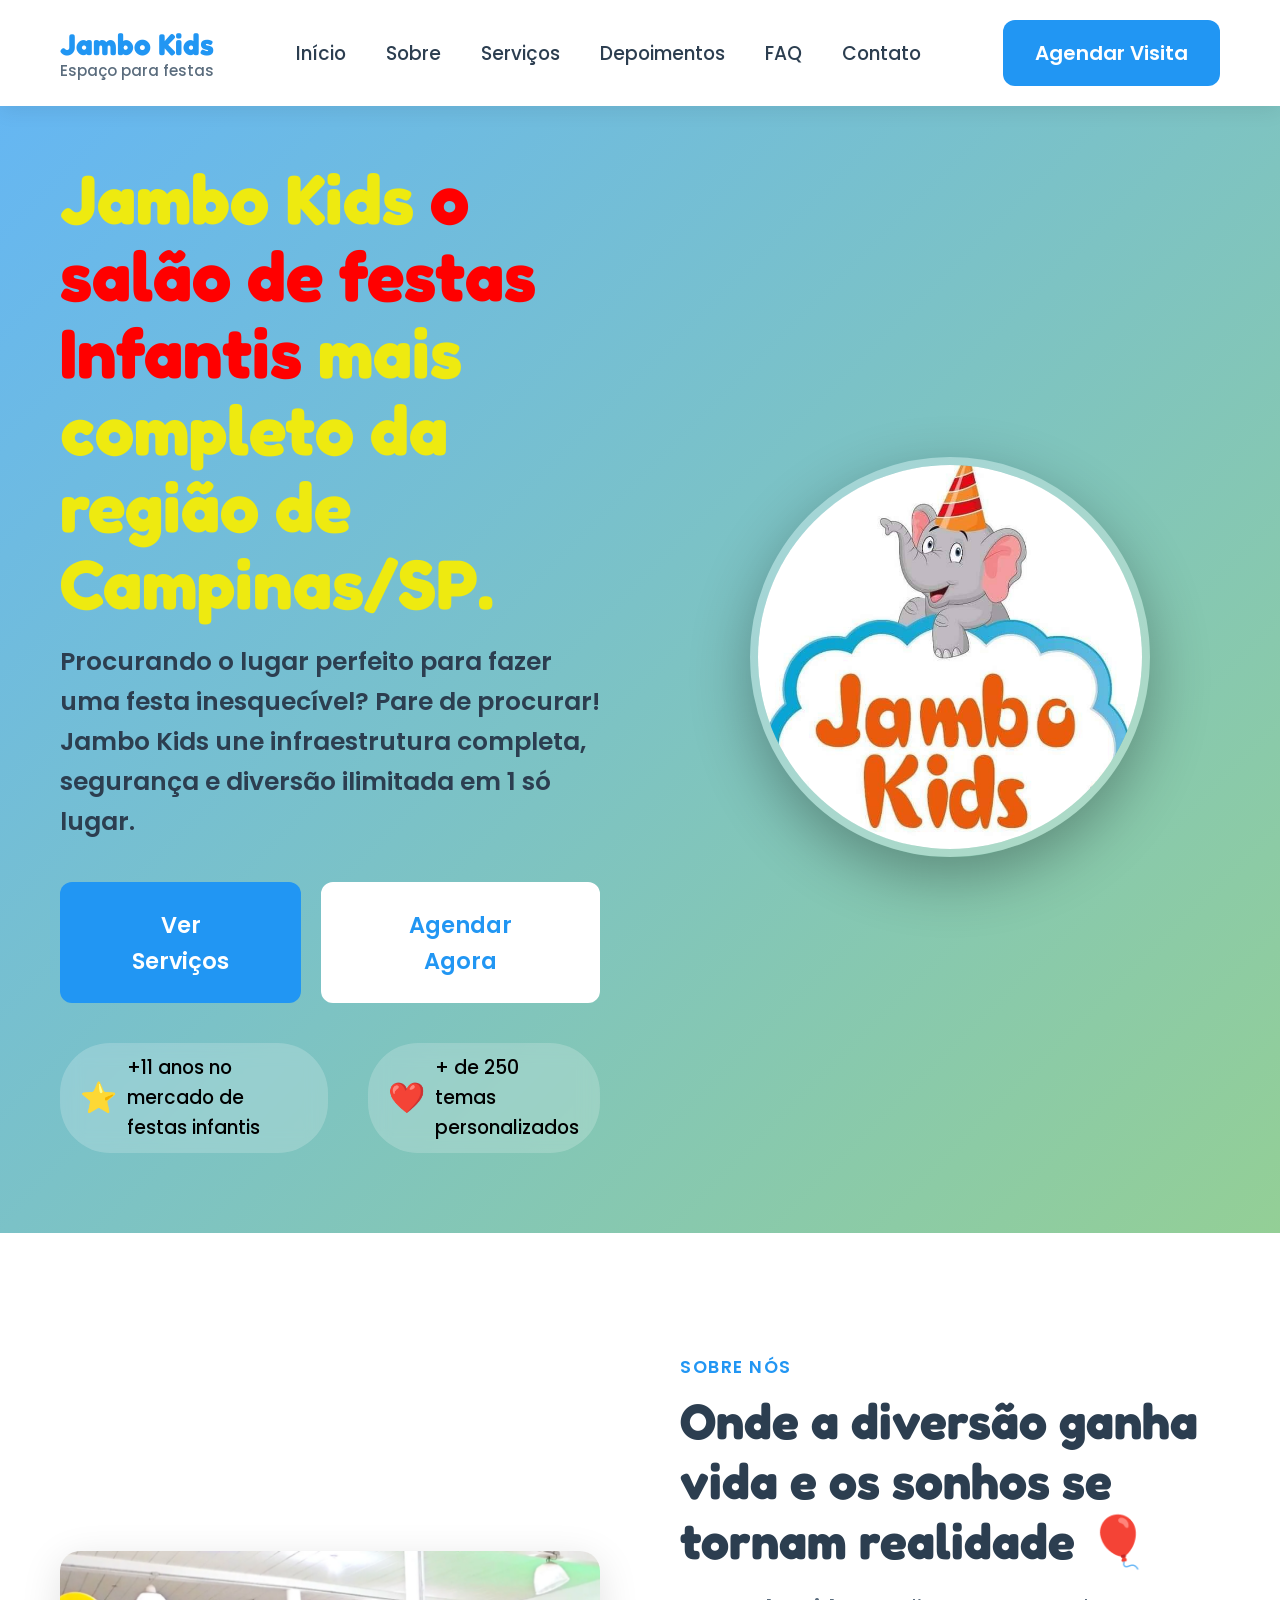
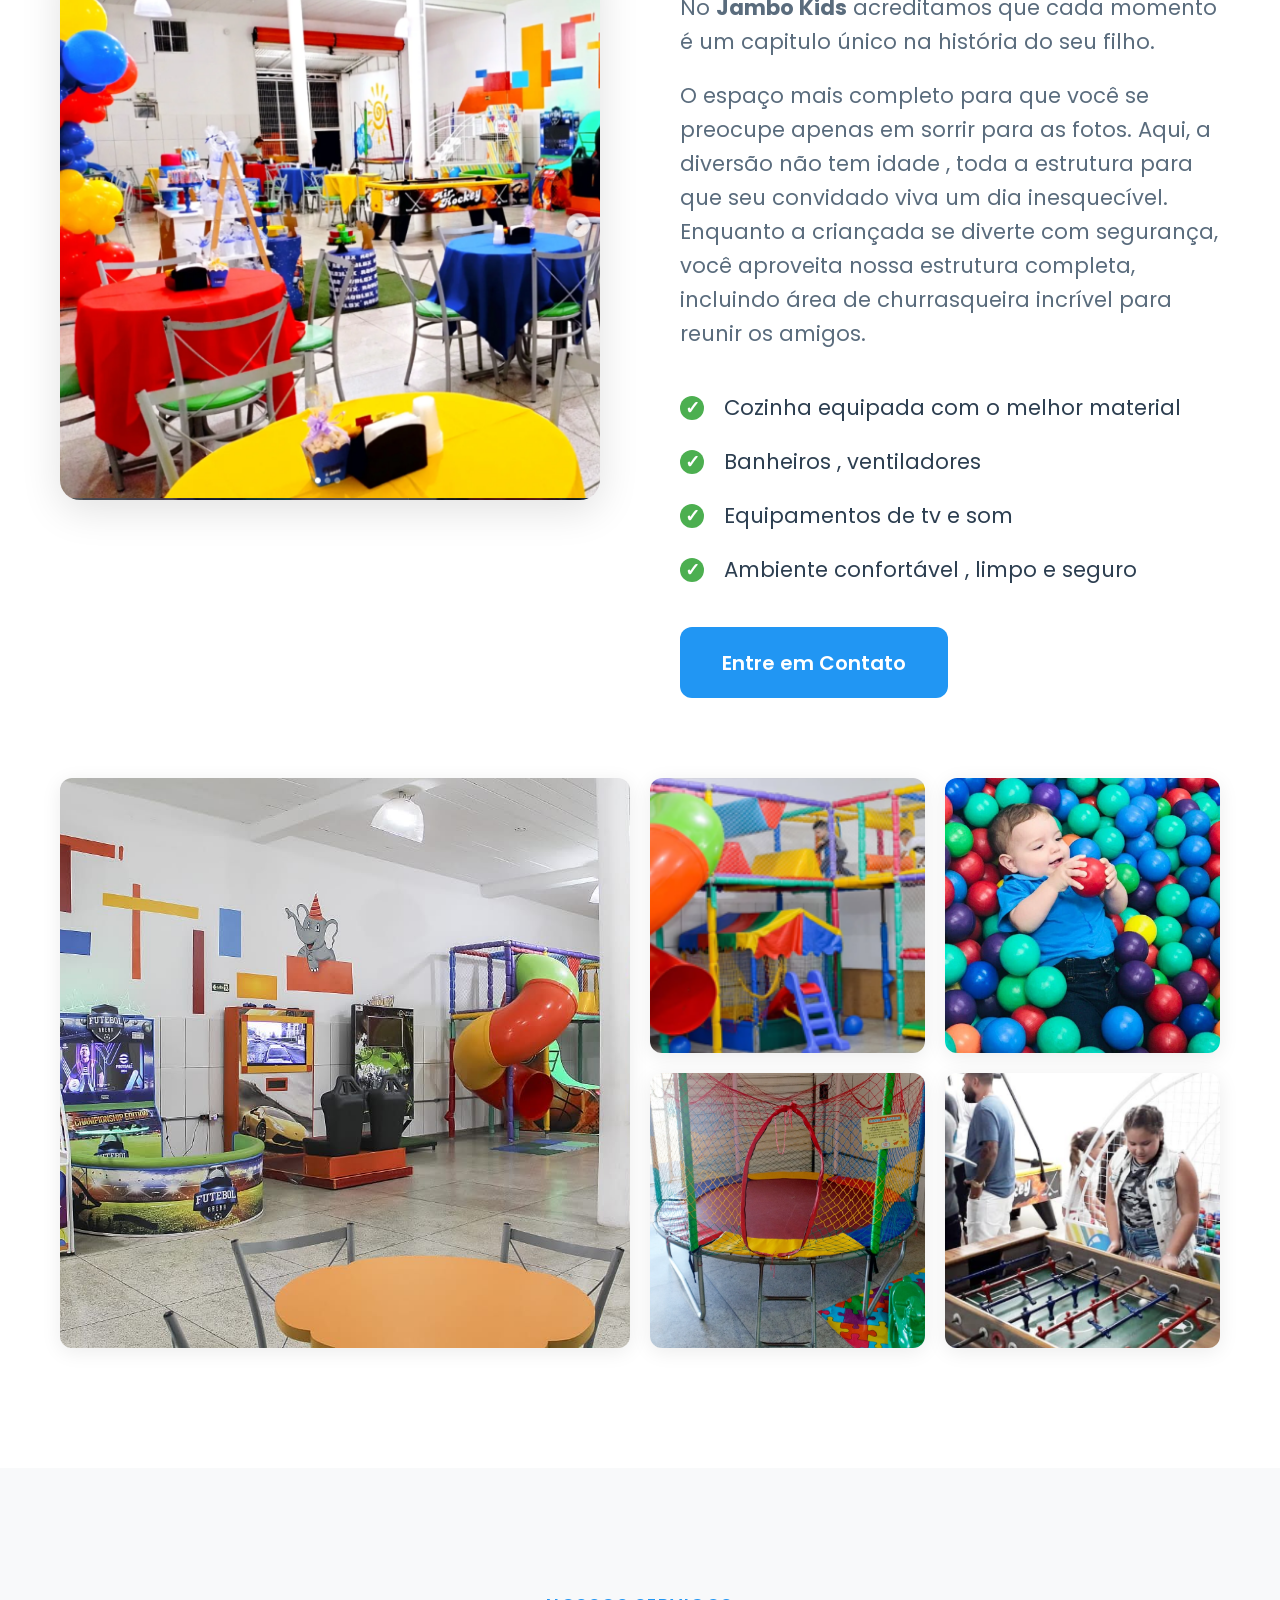
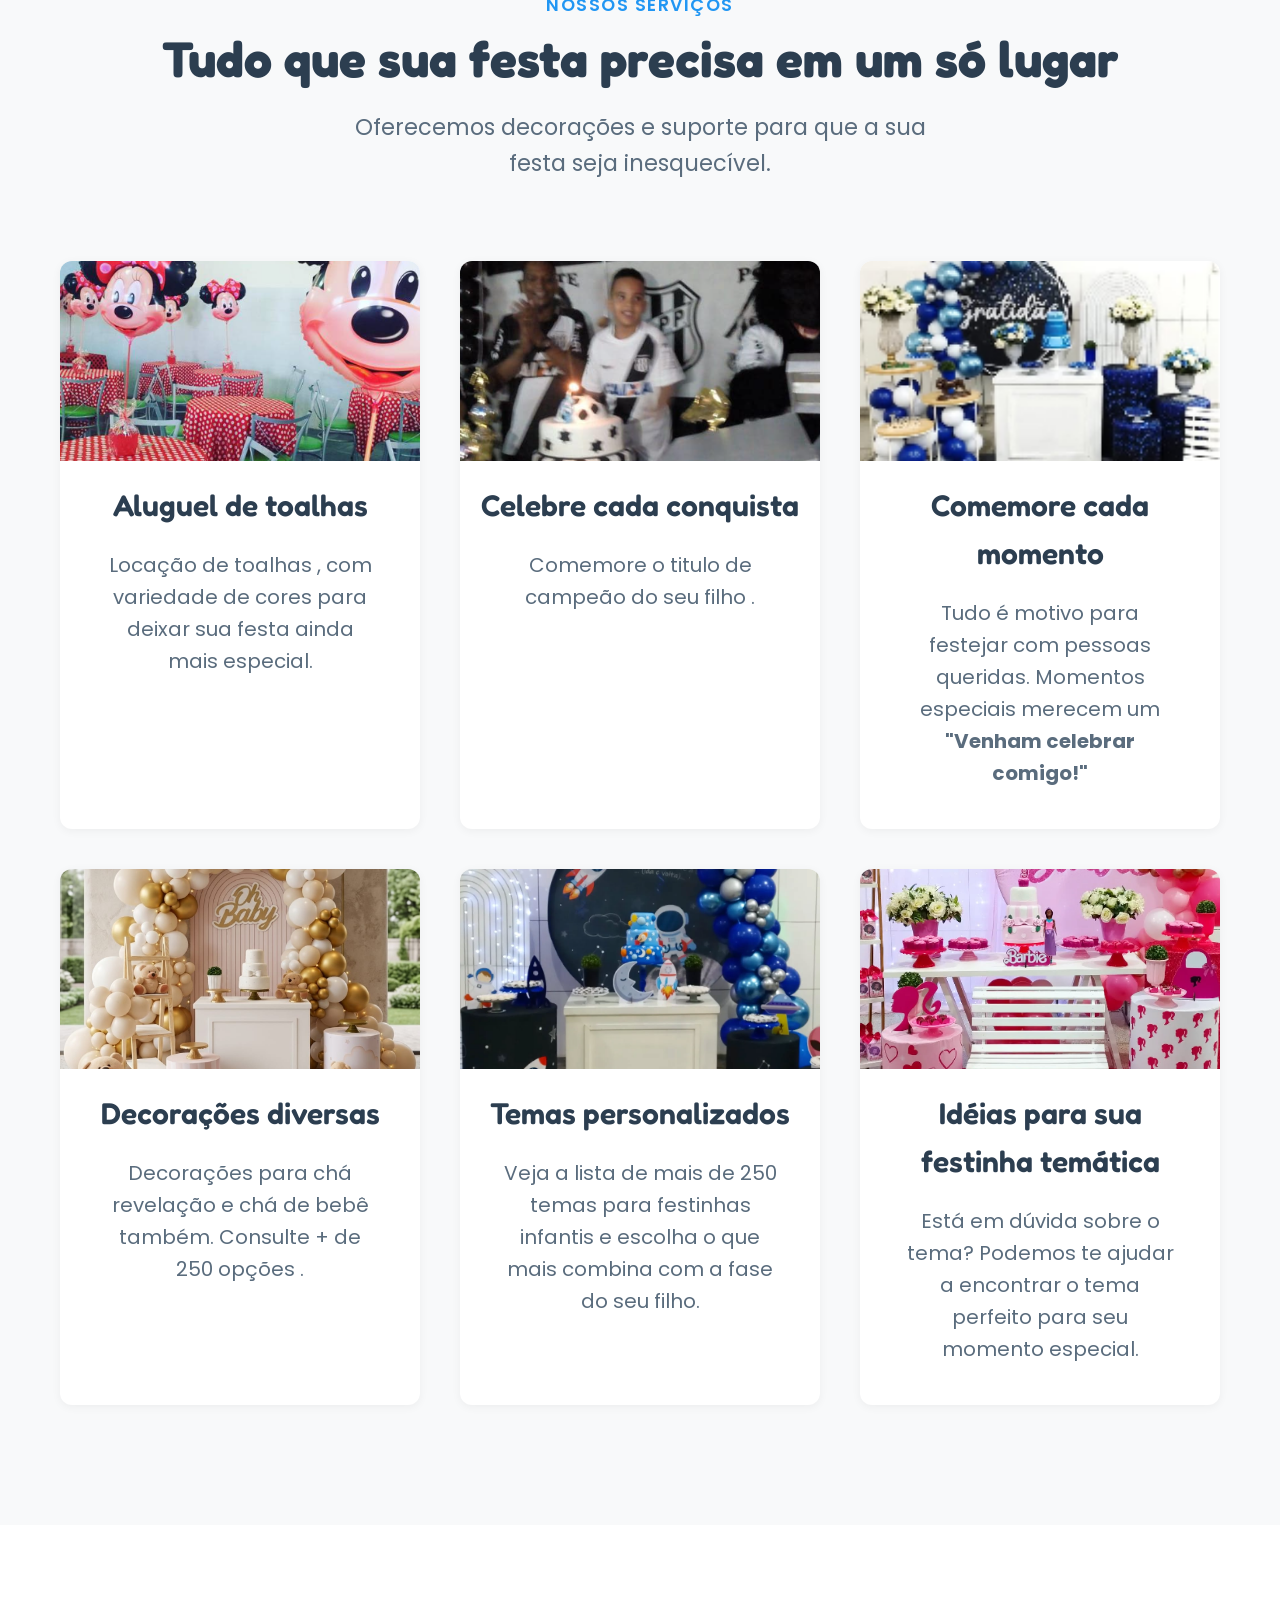
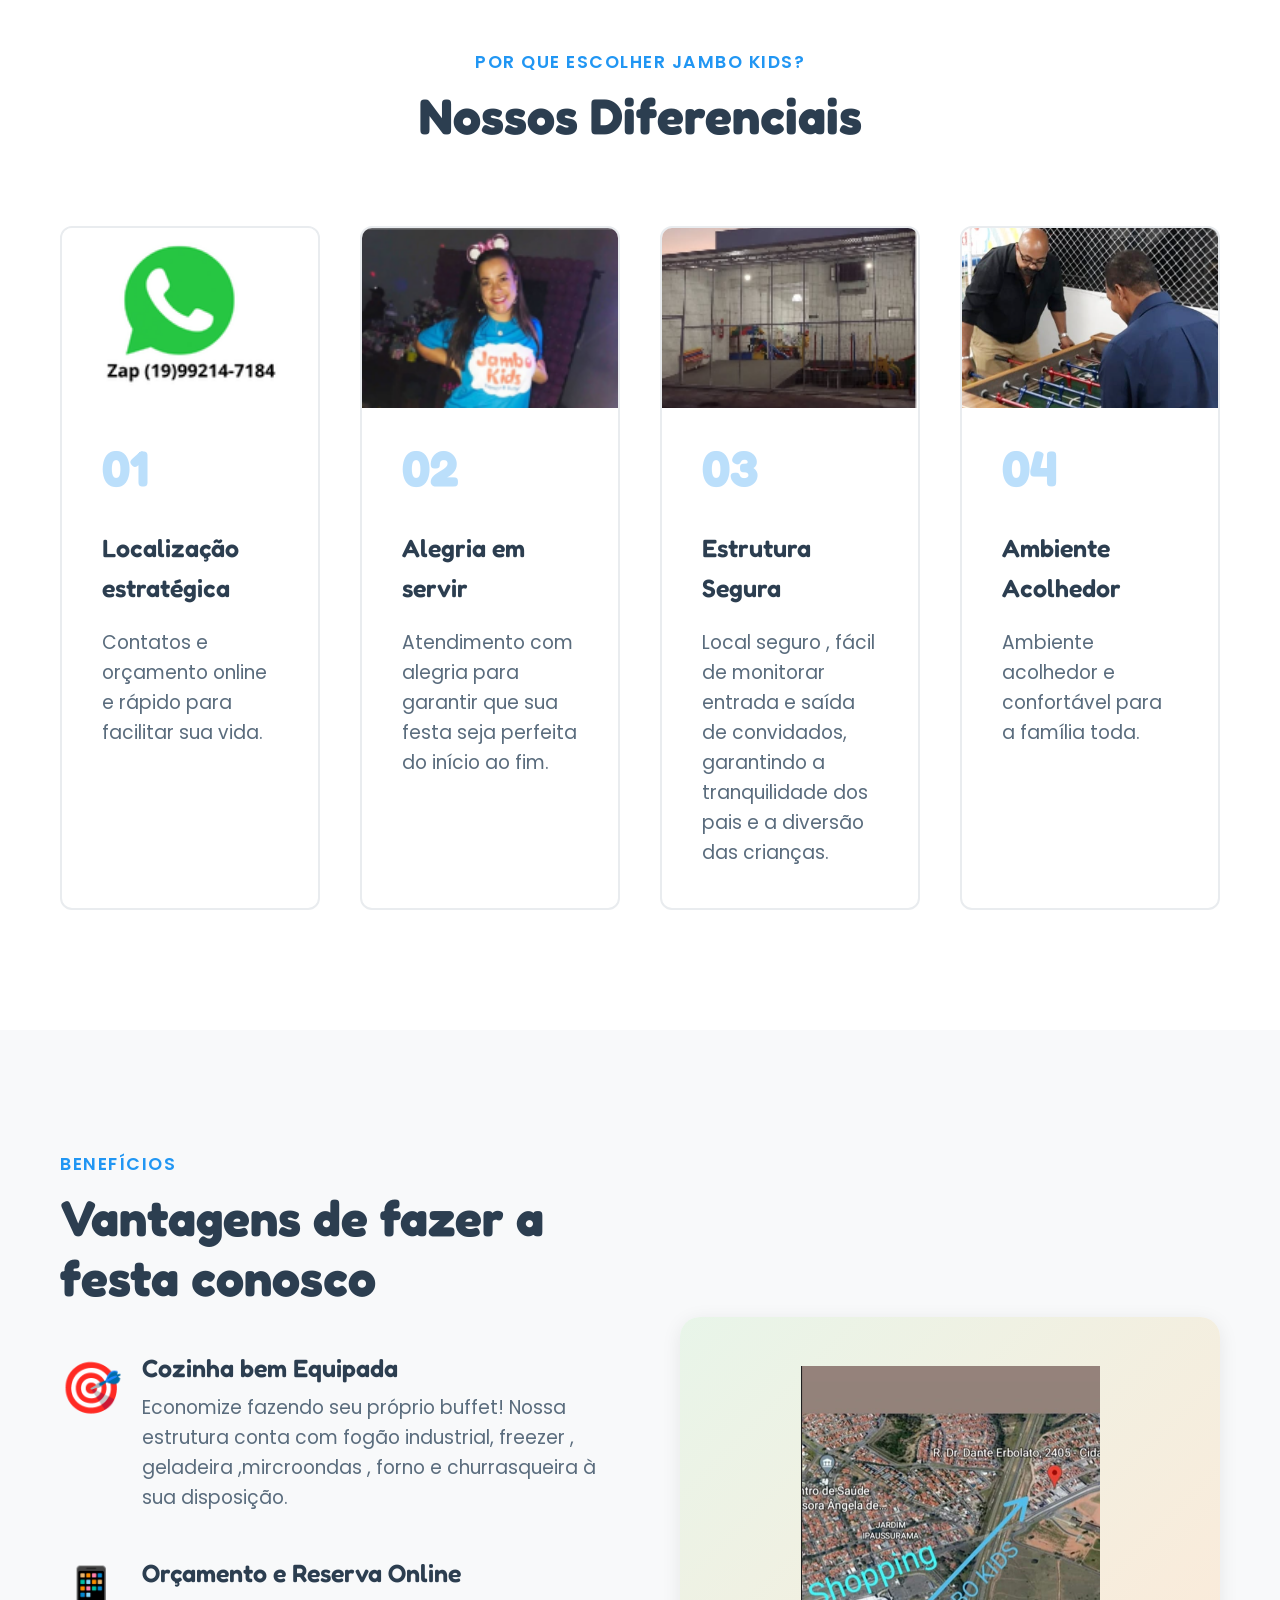
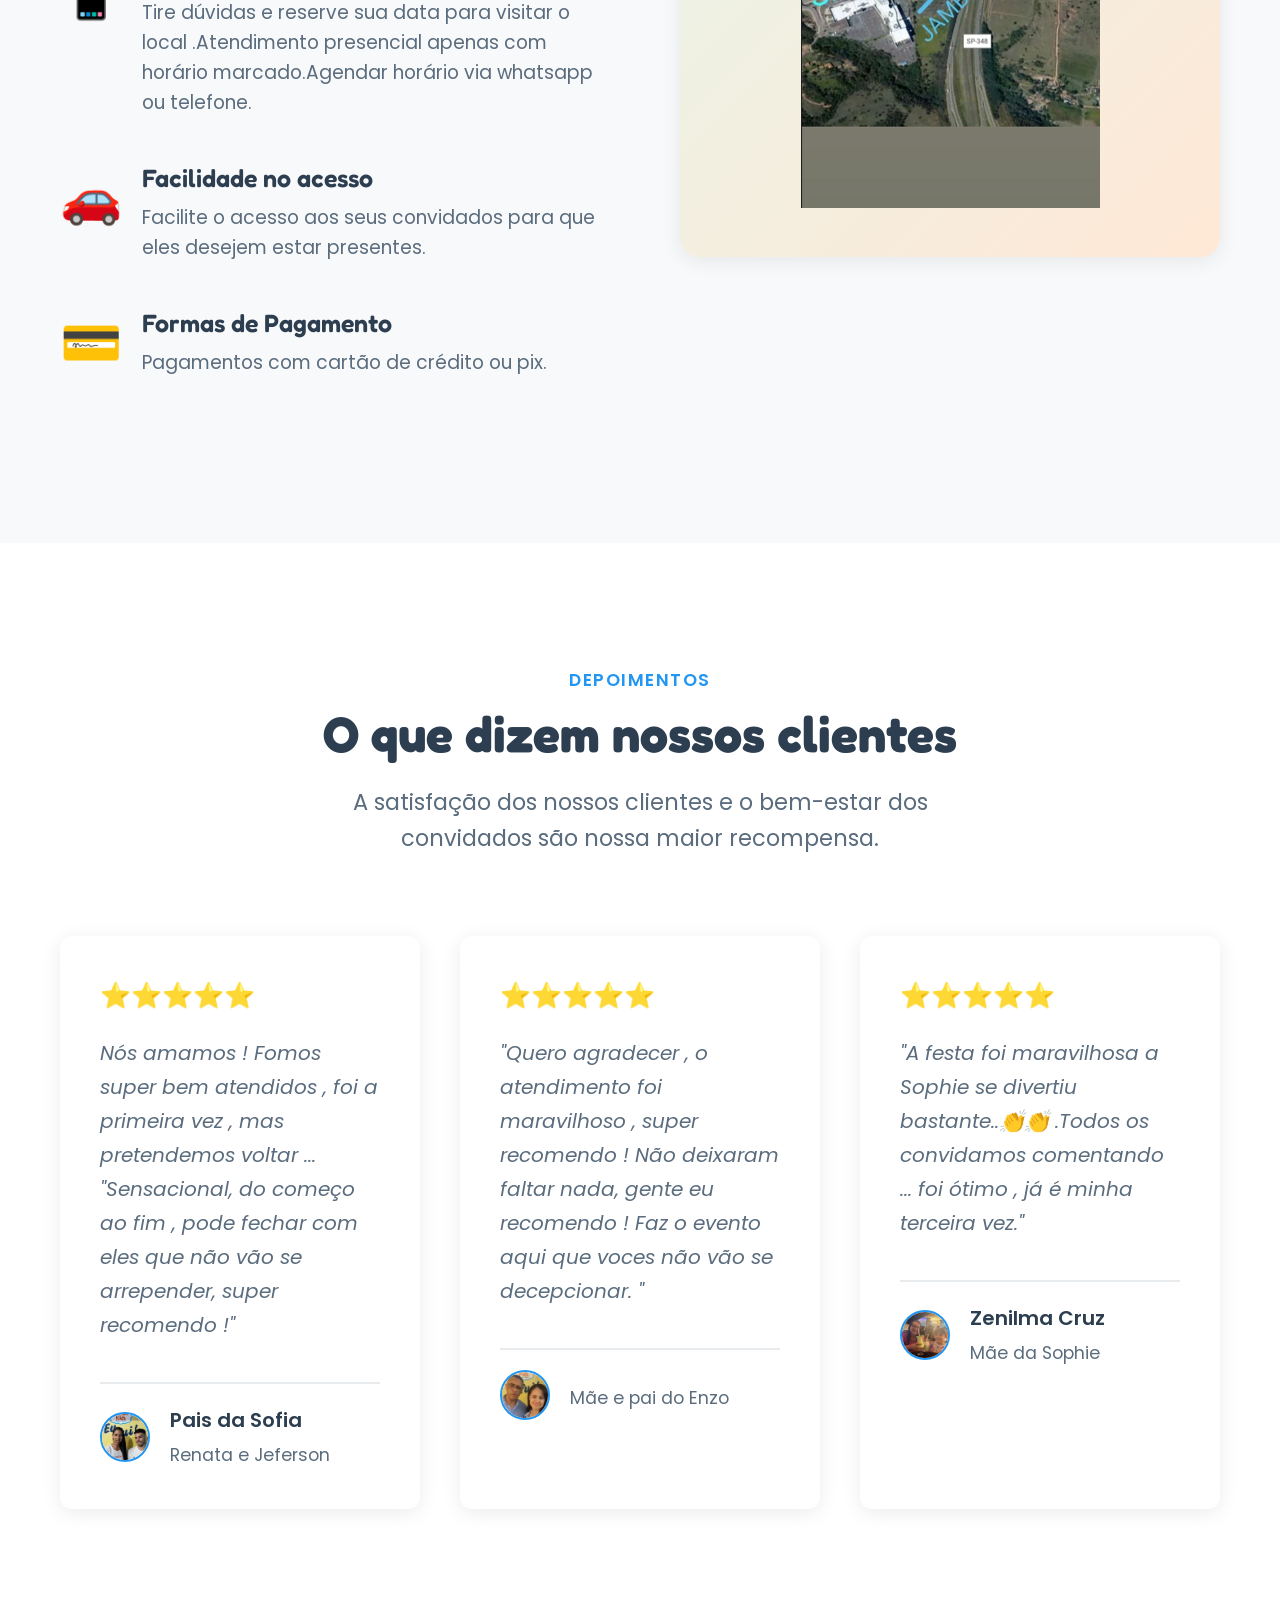
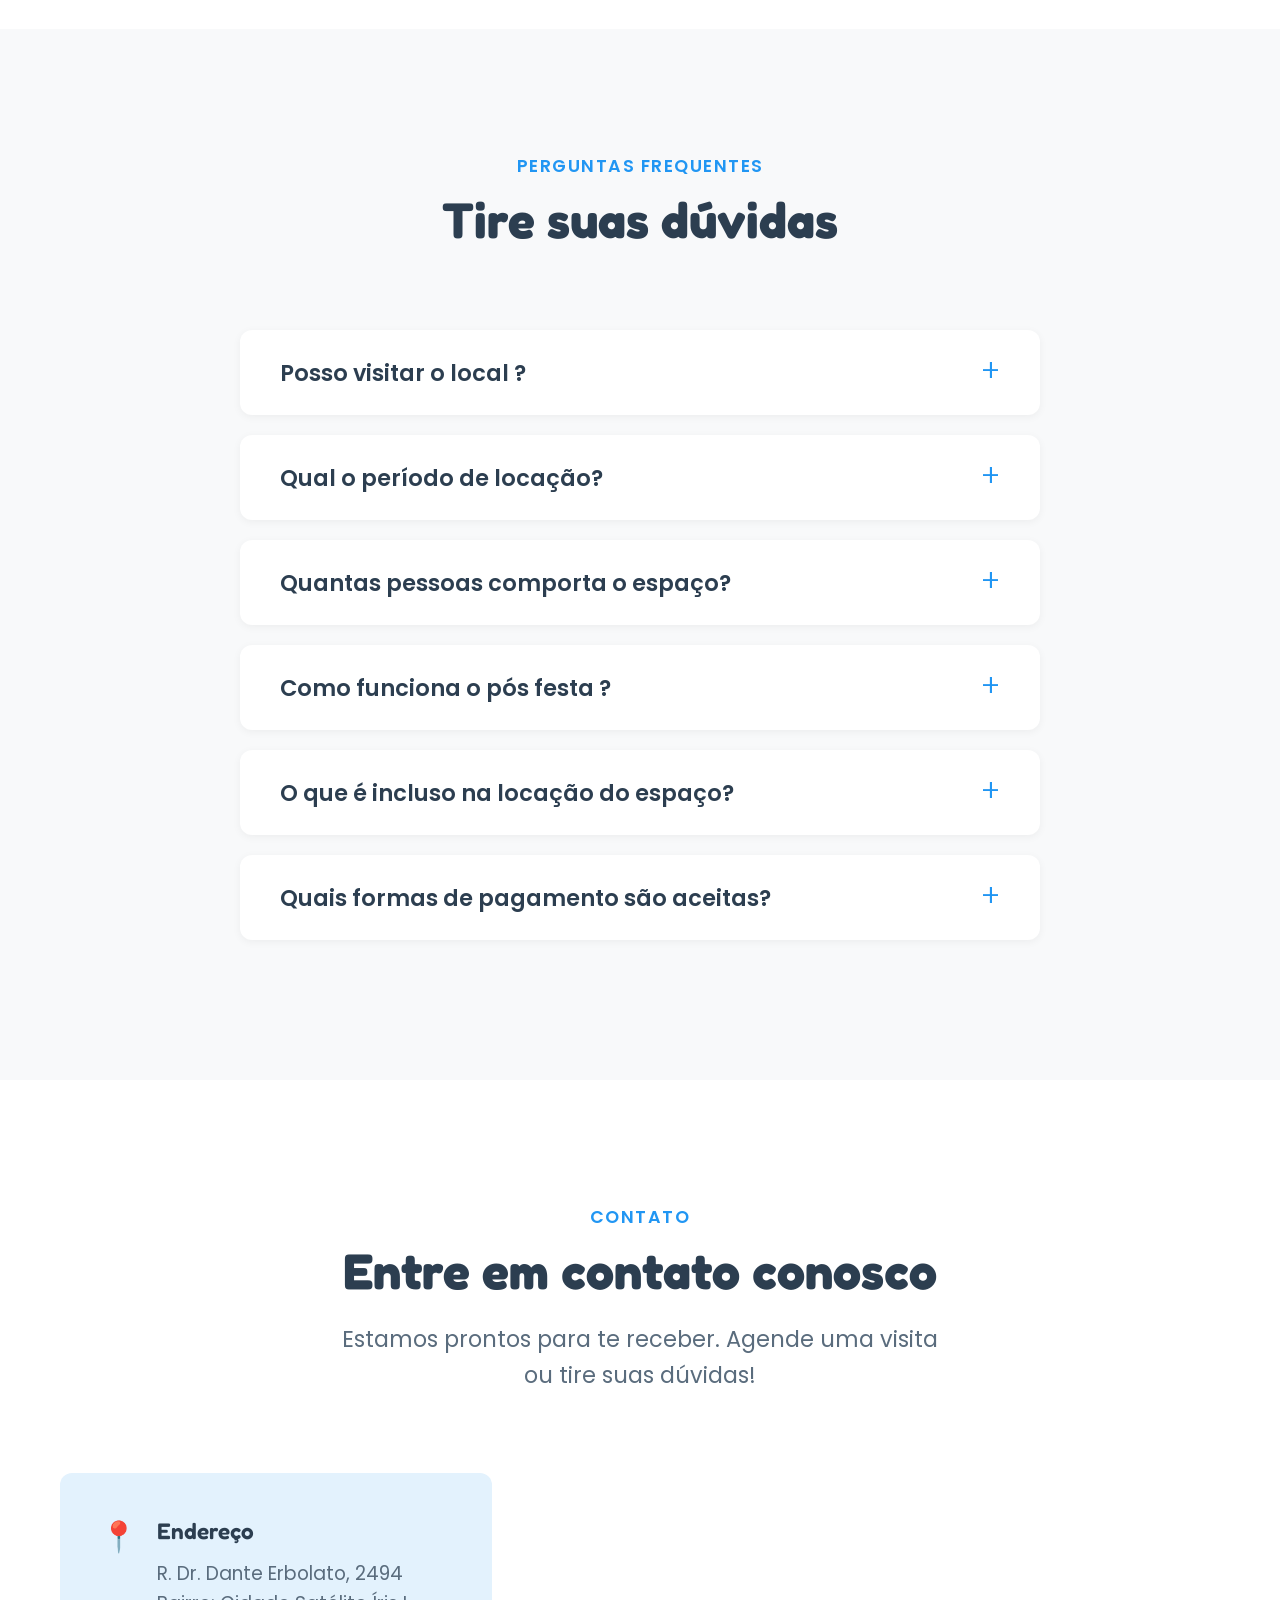
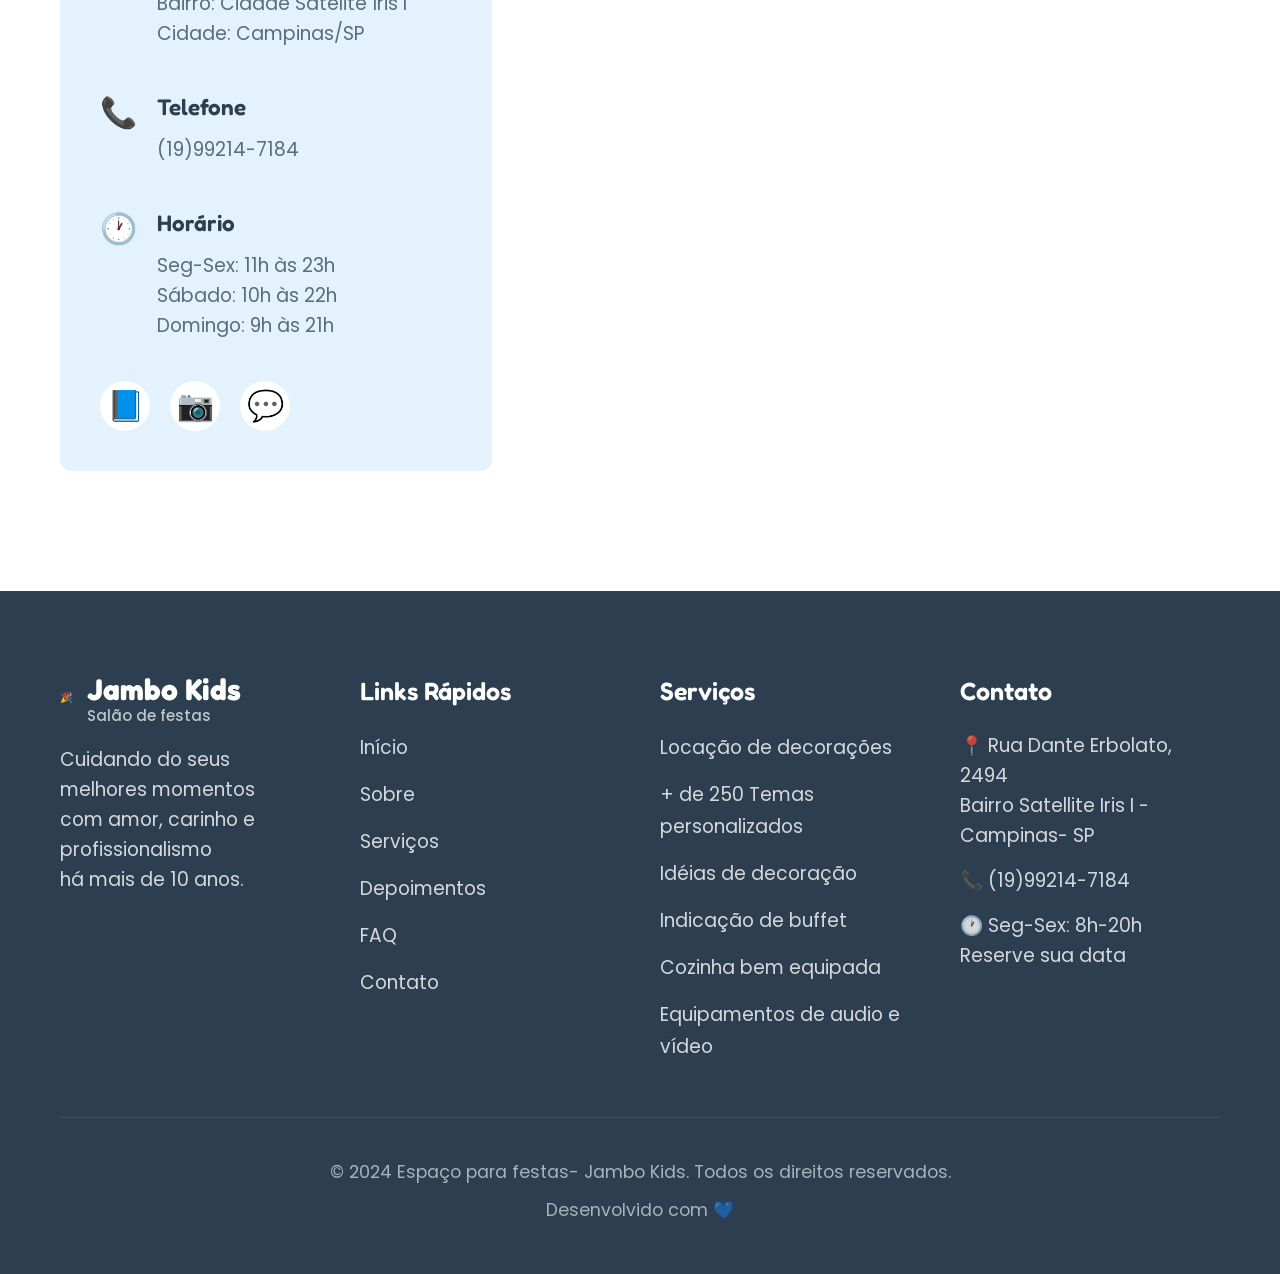
==== commit 1c37c94a: "corrigindo erro de portugues" ====
--- a/projeto-jambo-kids-main/index.html
+++ b/projeto-jambo-kids-main/index.html
@@ -81,8 +81,8 @@
                         mais completo da região de Campinas/SP.
                     </h1>
                     <p class="hero-description">
-                    Procurando o lugar perfeito para fazer uma festa inesquecível?Pare de procurar! Jambo Kids
-                     une infraestrutura completa,segurança e diversão ilimitada 
+                    Procurando o lugar perfeito para fazer uma festa inesquecível? Pare de procurar! Jambo Kids
+                     une infraestrutura completa, segurança e diversão ilimitada 
                     em 1 só lugar. 
                     </p>
 
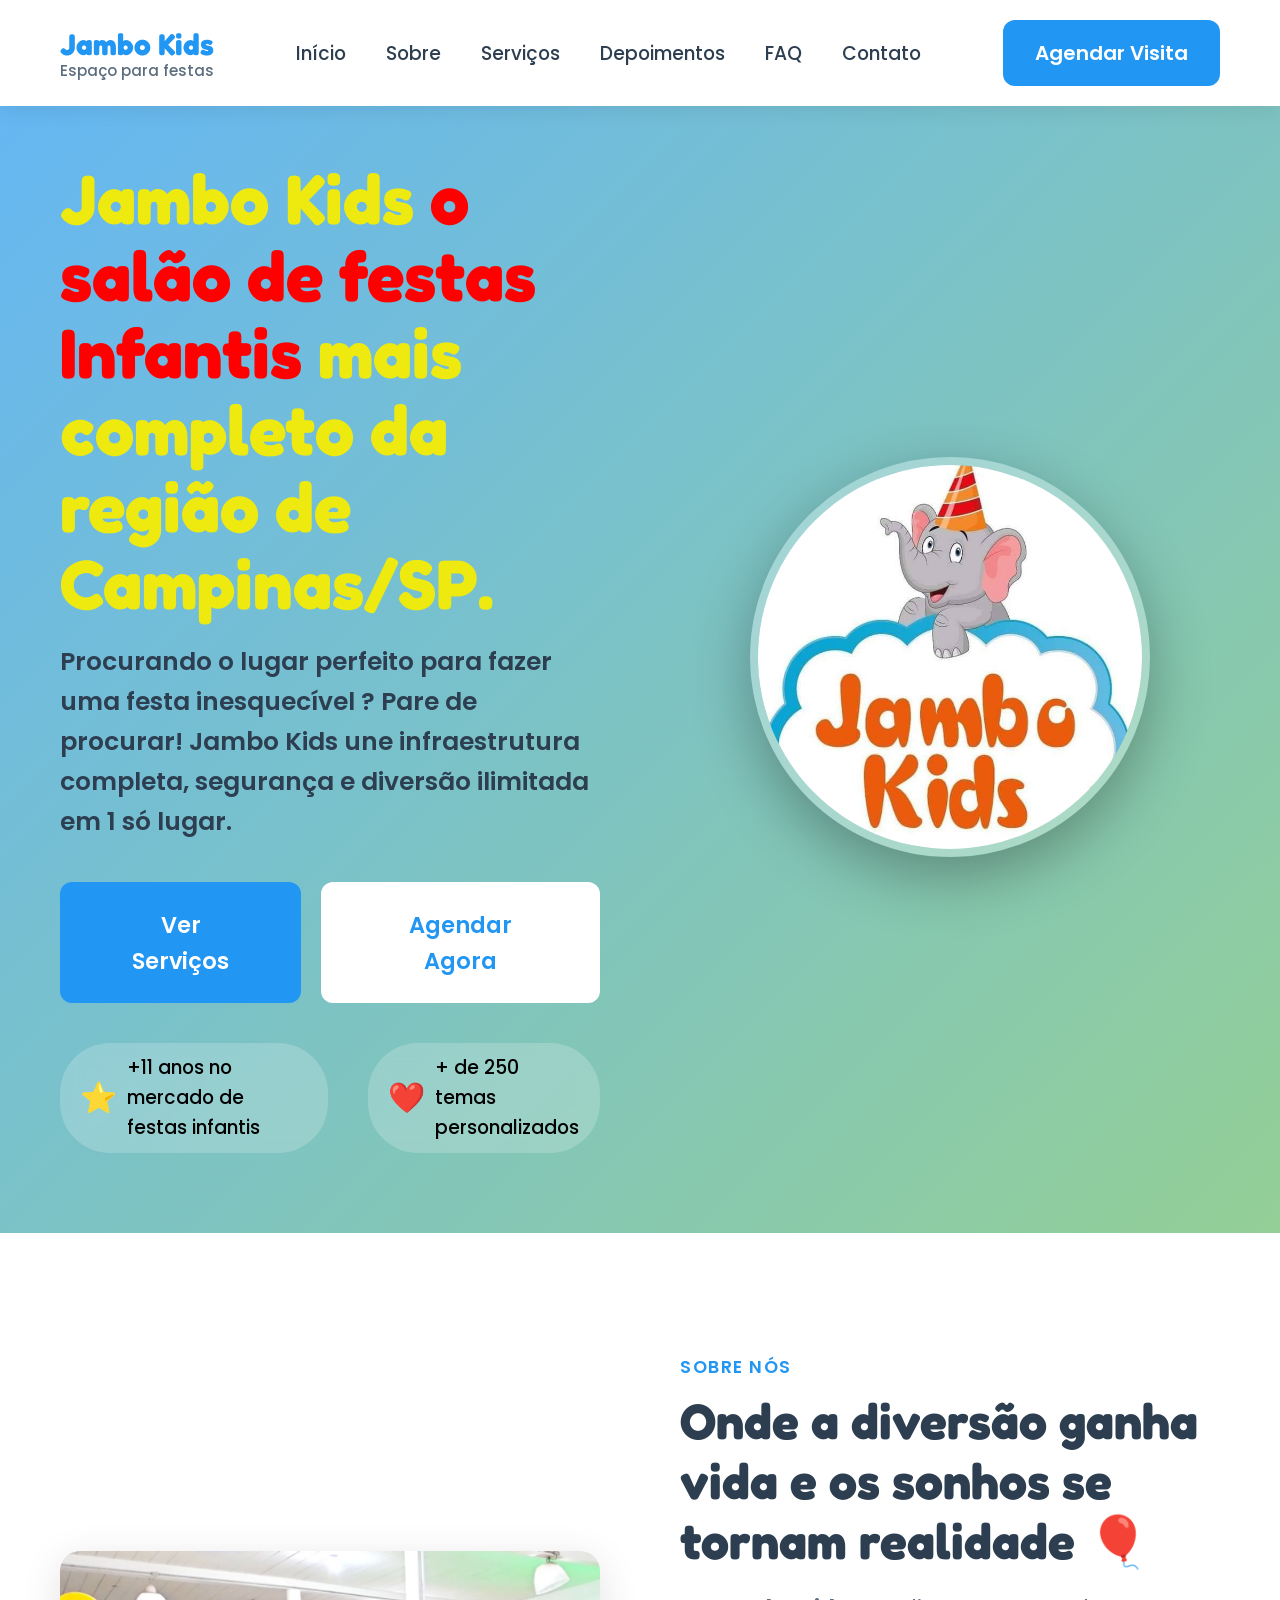
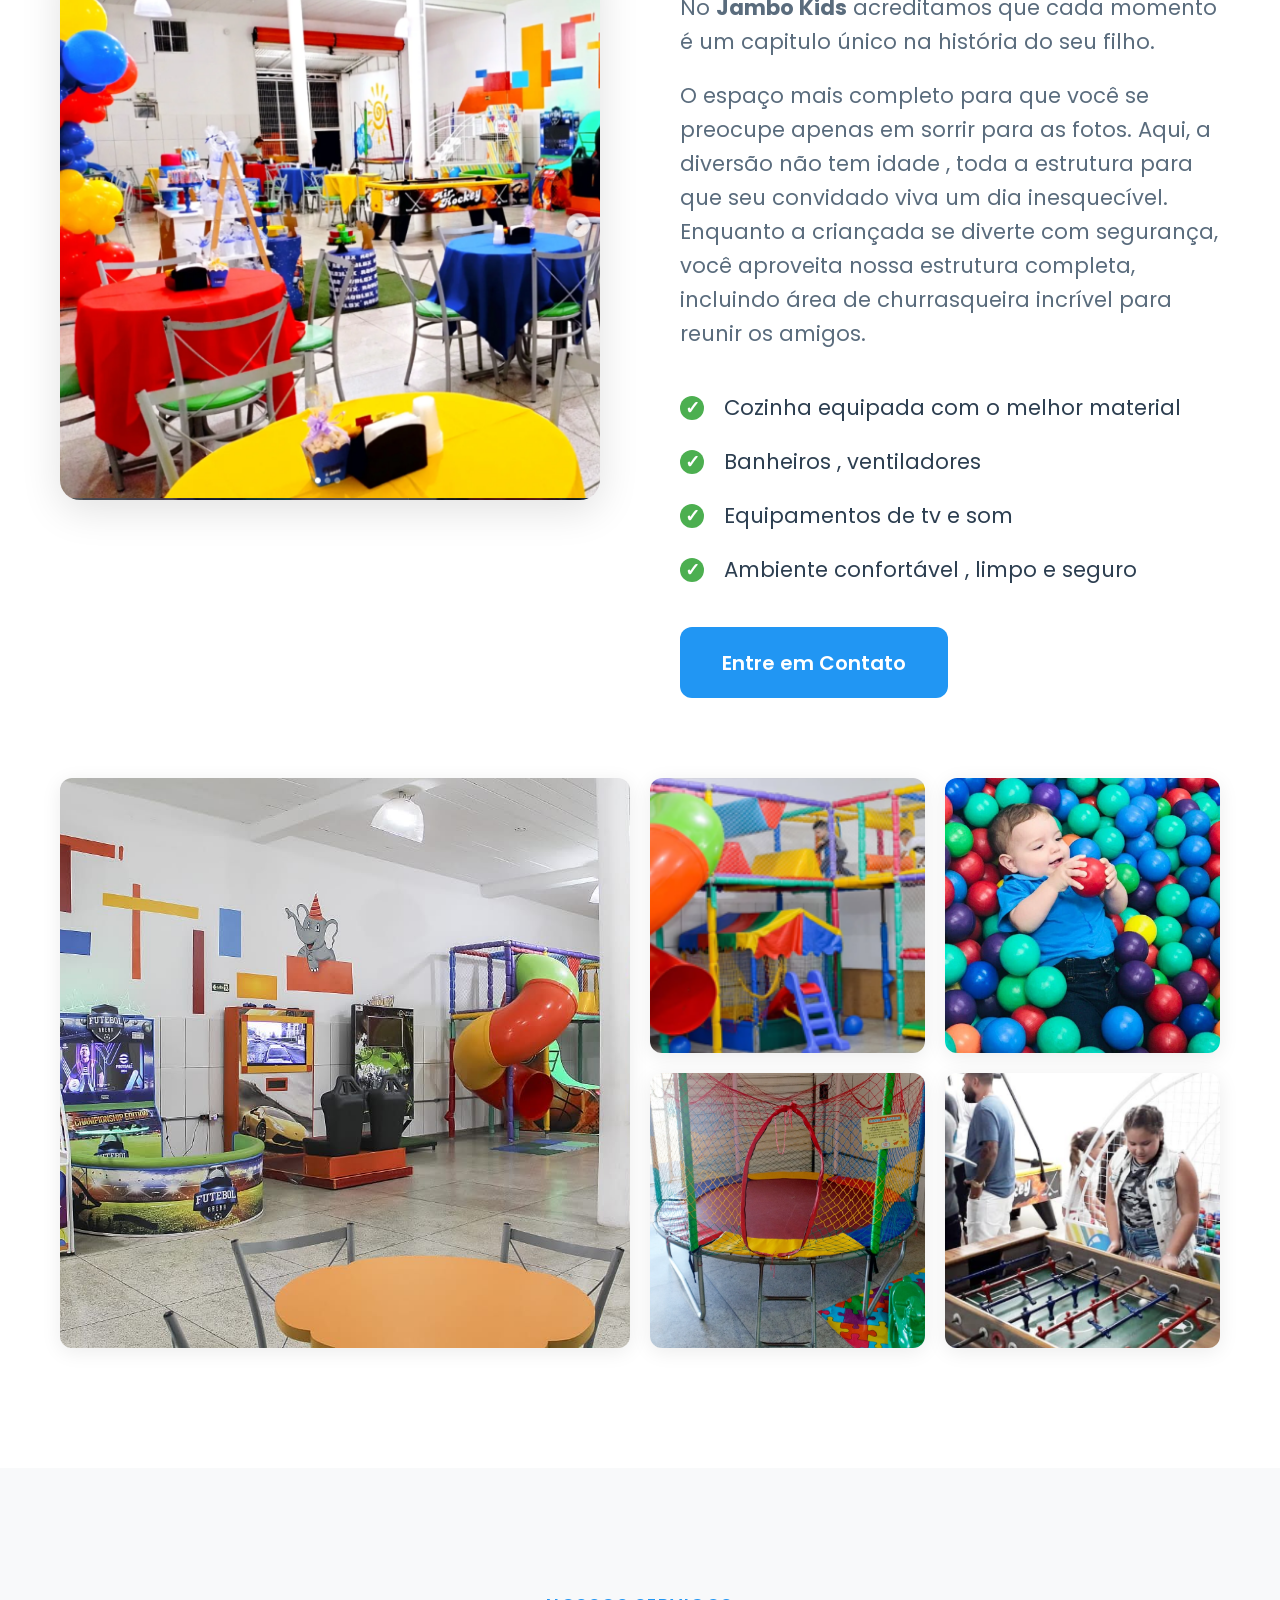
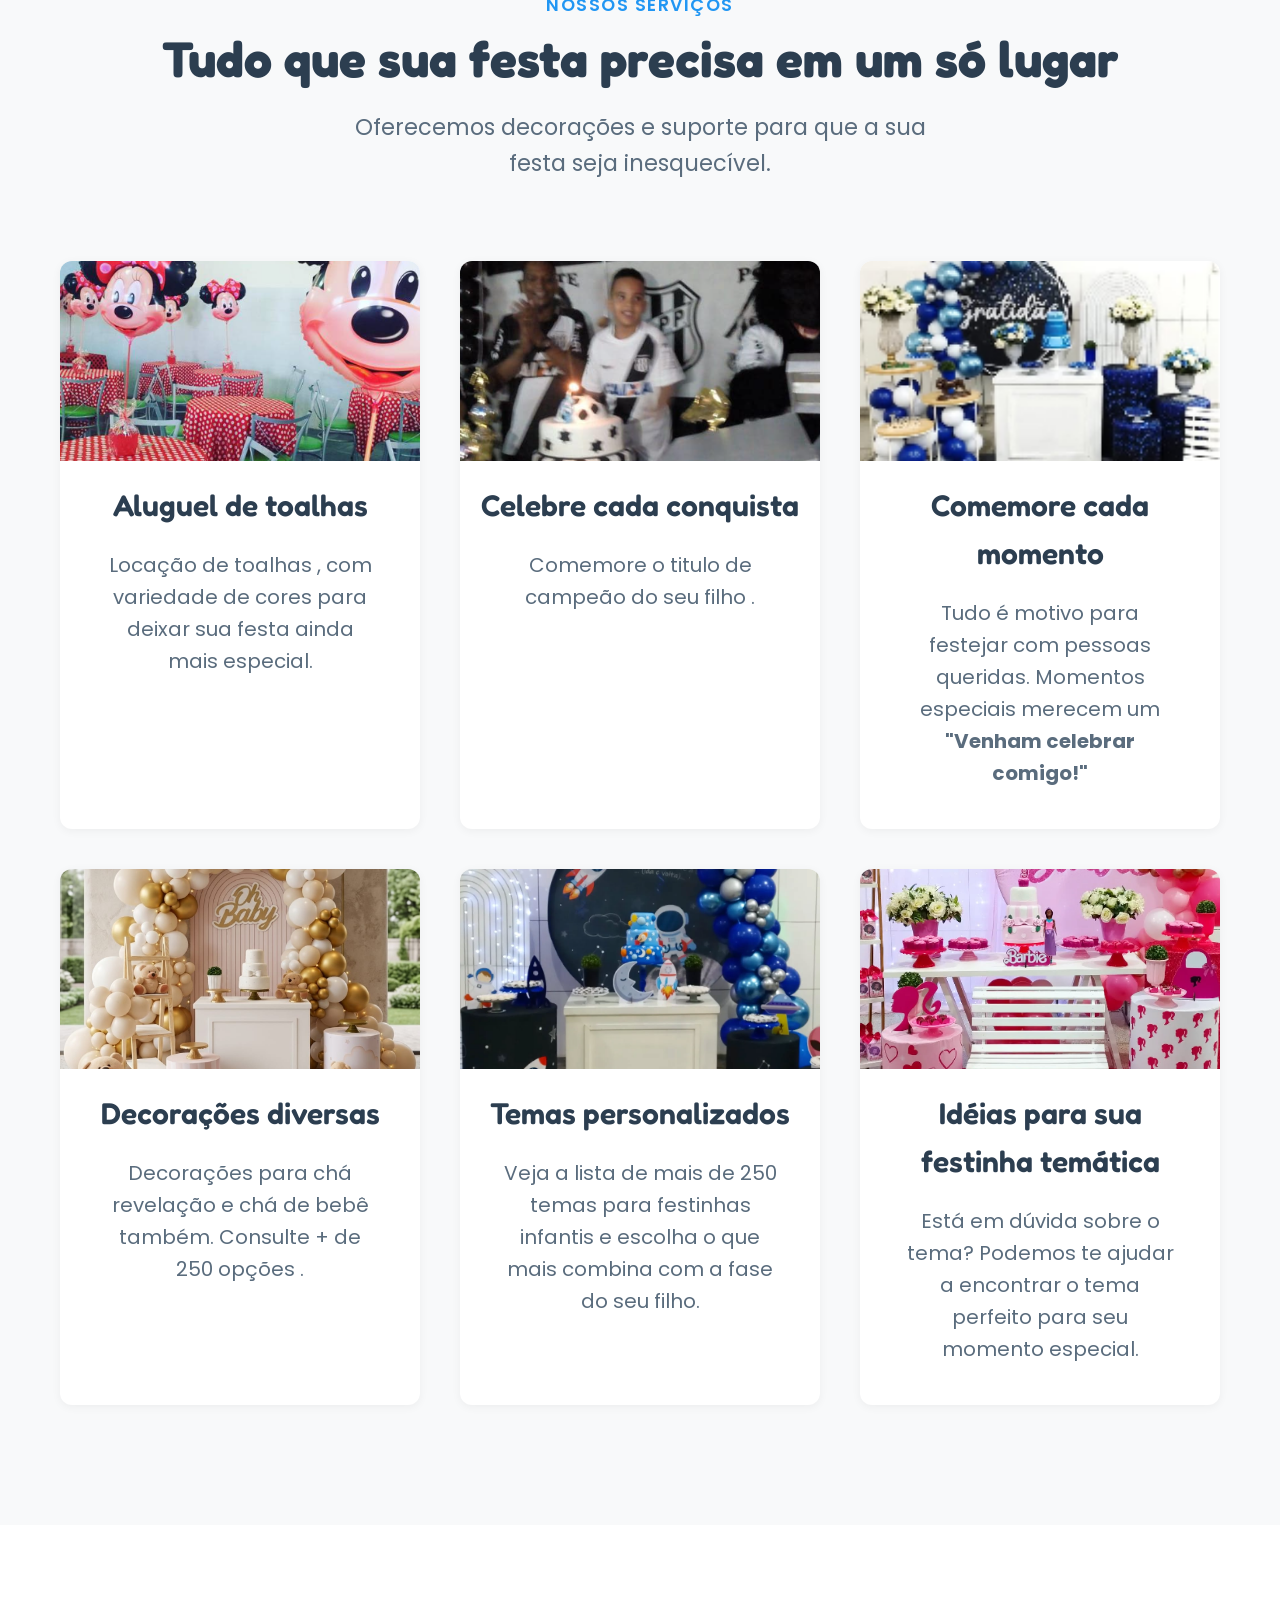
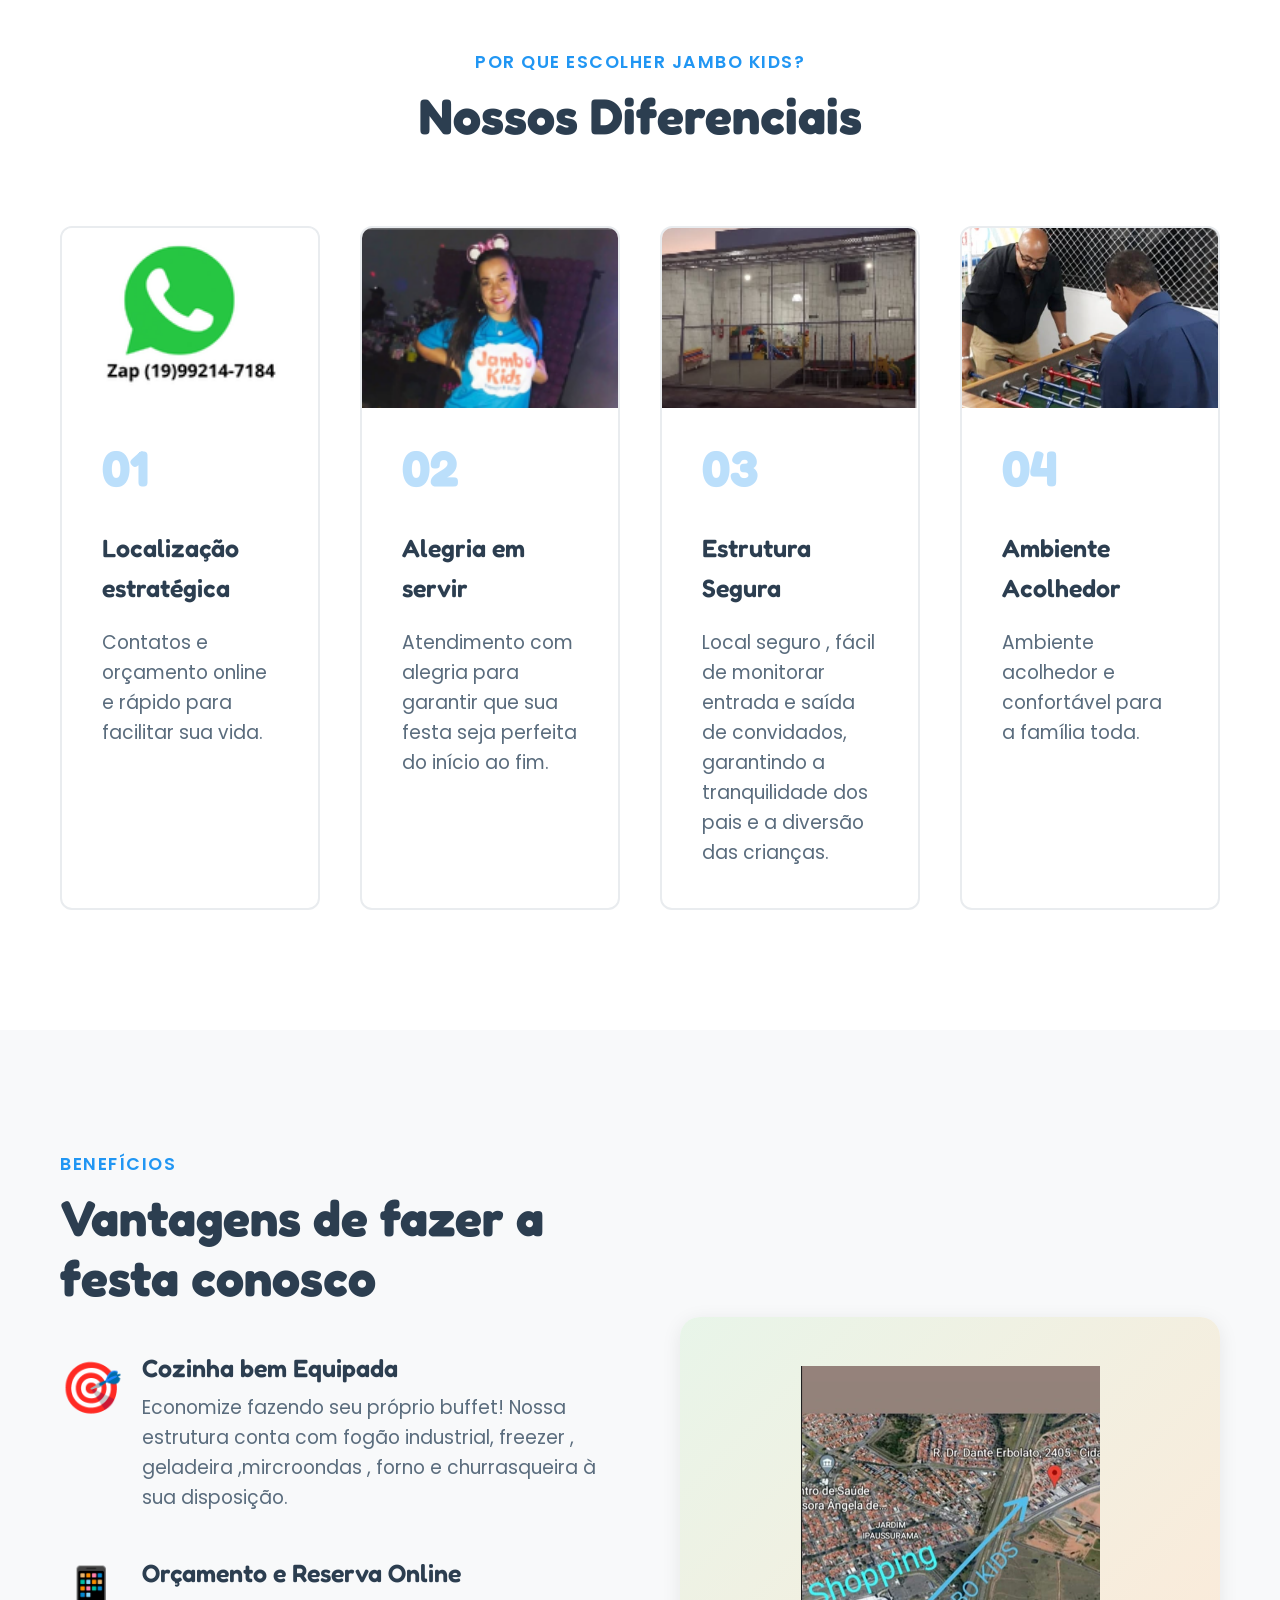
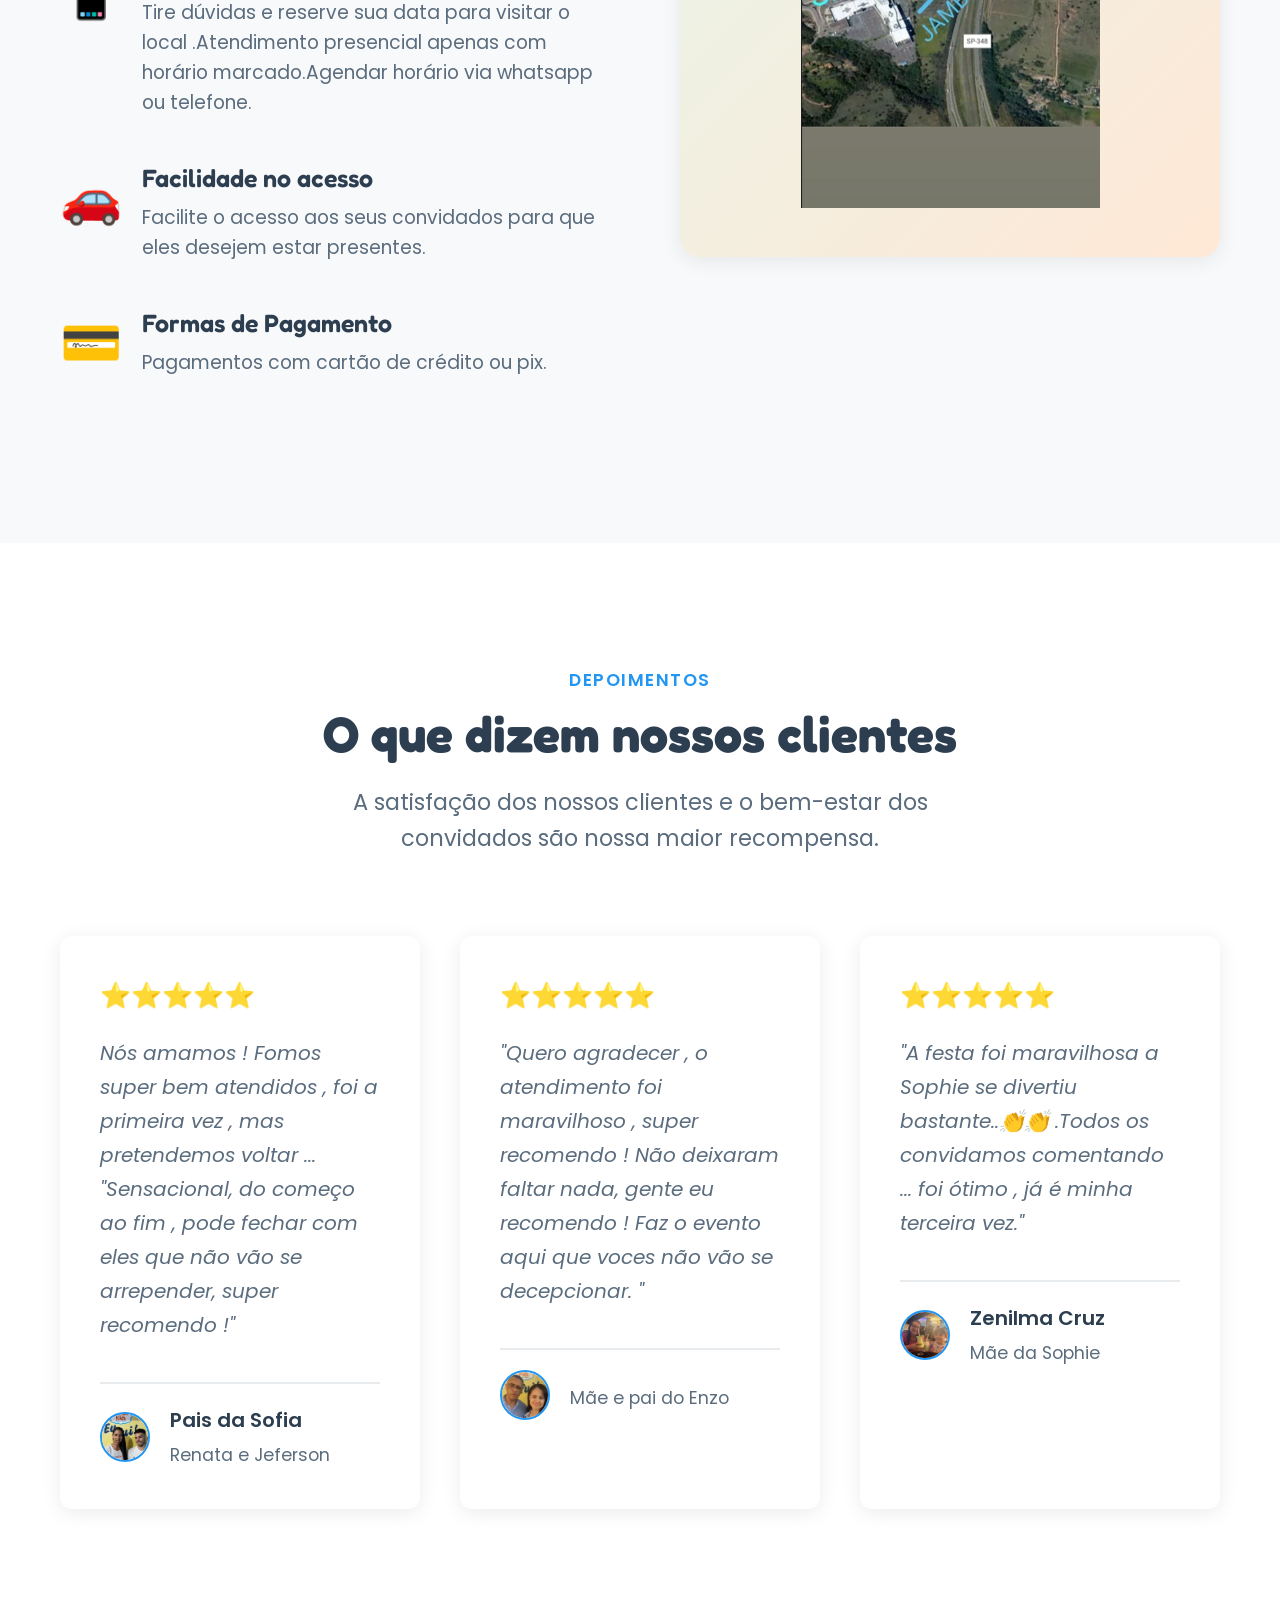
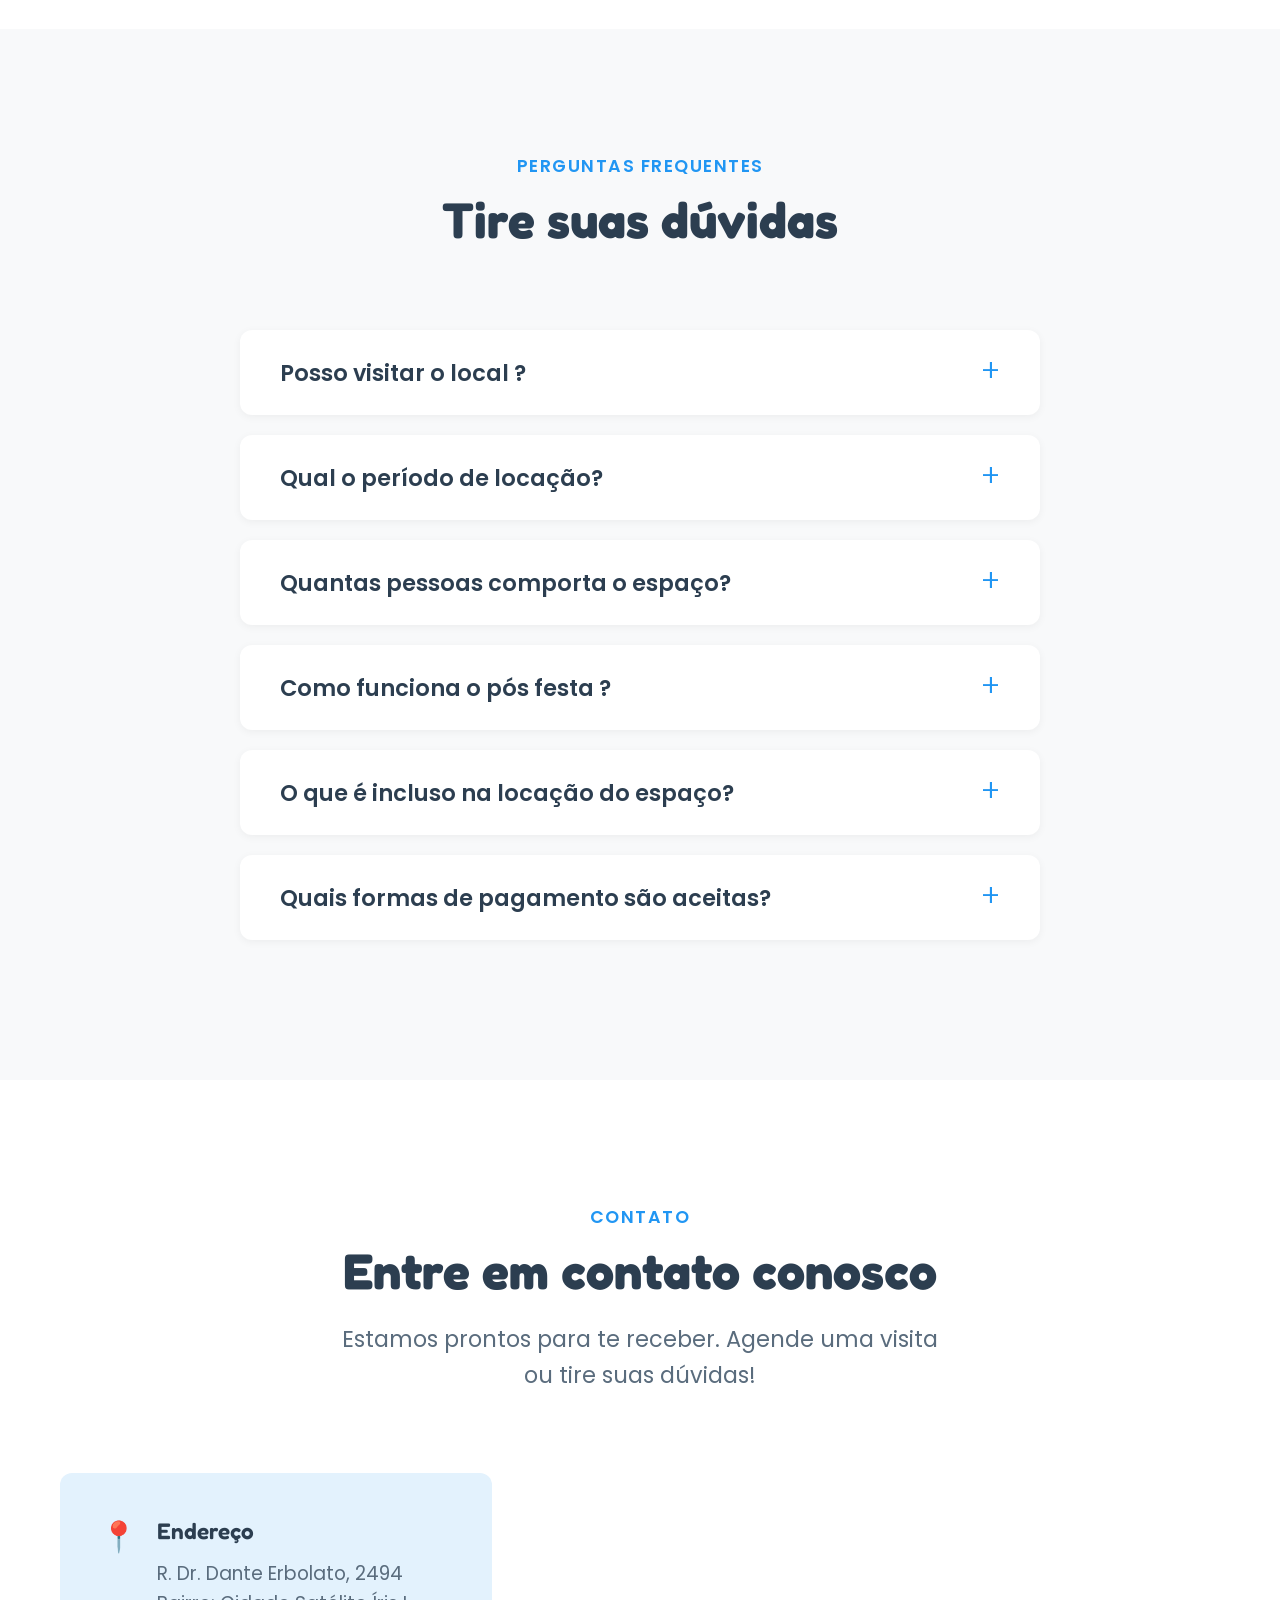
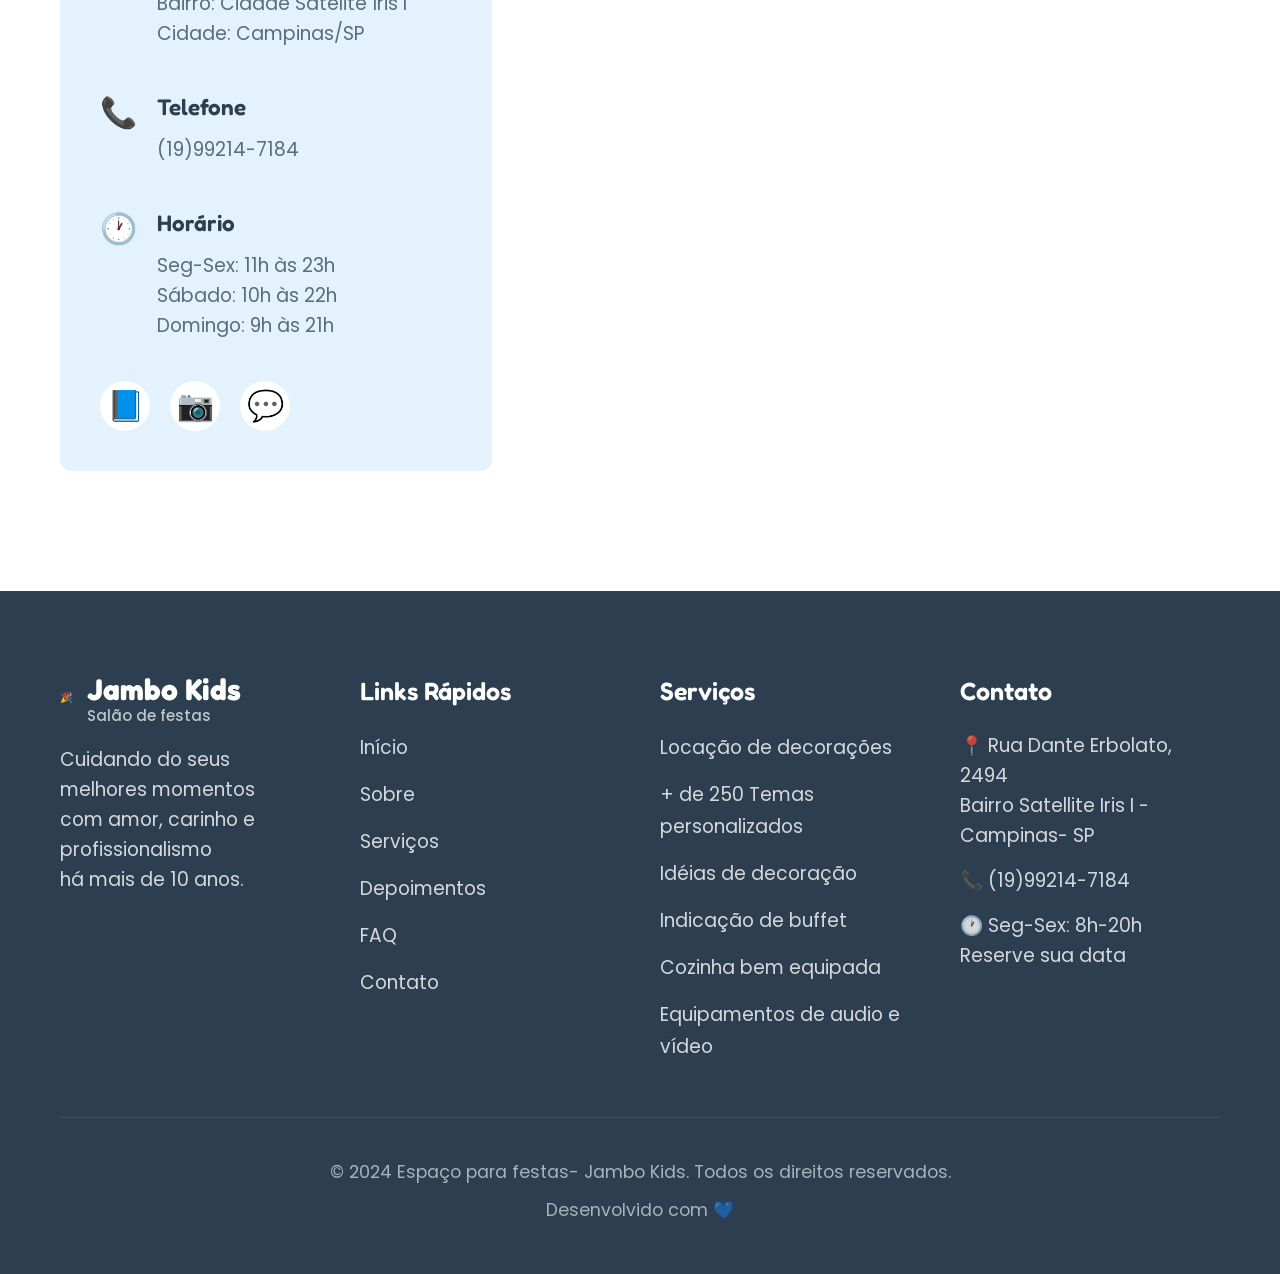
==== commit c4b78609: "versao final" ====
--- a/projeto-jambo-kids-main/index.html
+++ b/projeto-jambo-kids-main/index.html
@@ -81,7 +81,7 @@
                         mais completo da região de Campinas/SP.
                     </h1>
                     <p class="hero-description">
-                    Procurando o lugar perfeito para fazer uma festa inesquecível? Pare de procurar! Jambo Kids
+                    Procurando o lugar perfeito para fazer uma festa inesquecível ? Pare de procurar! Jambo Kids
                      une infraestrutura completa, segurança e diversão ilimitada 
                     em 1 só lugar. 
                     </p>
